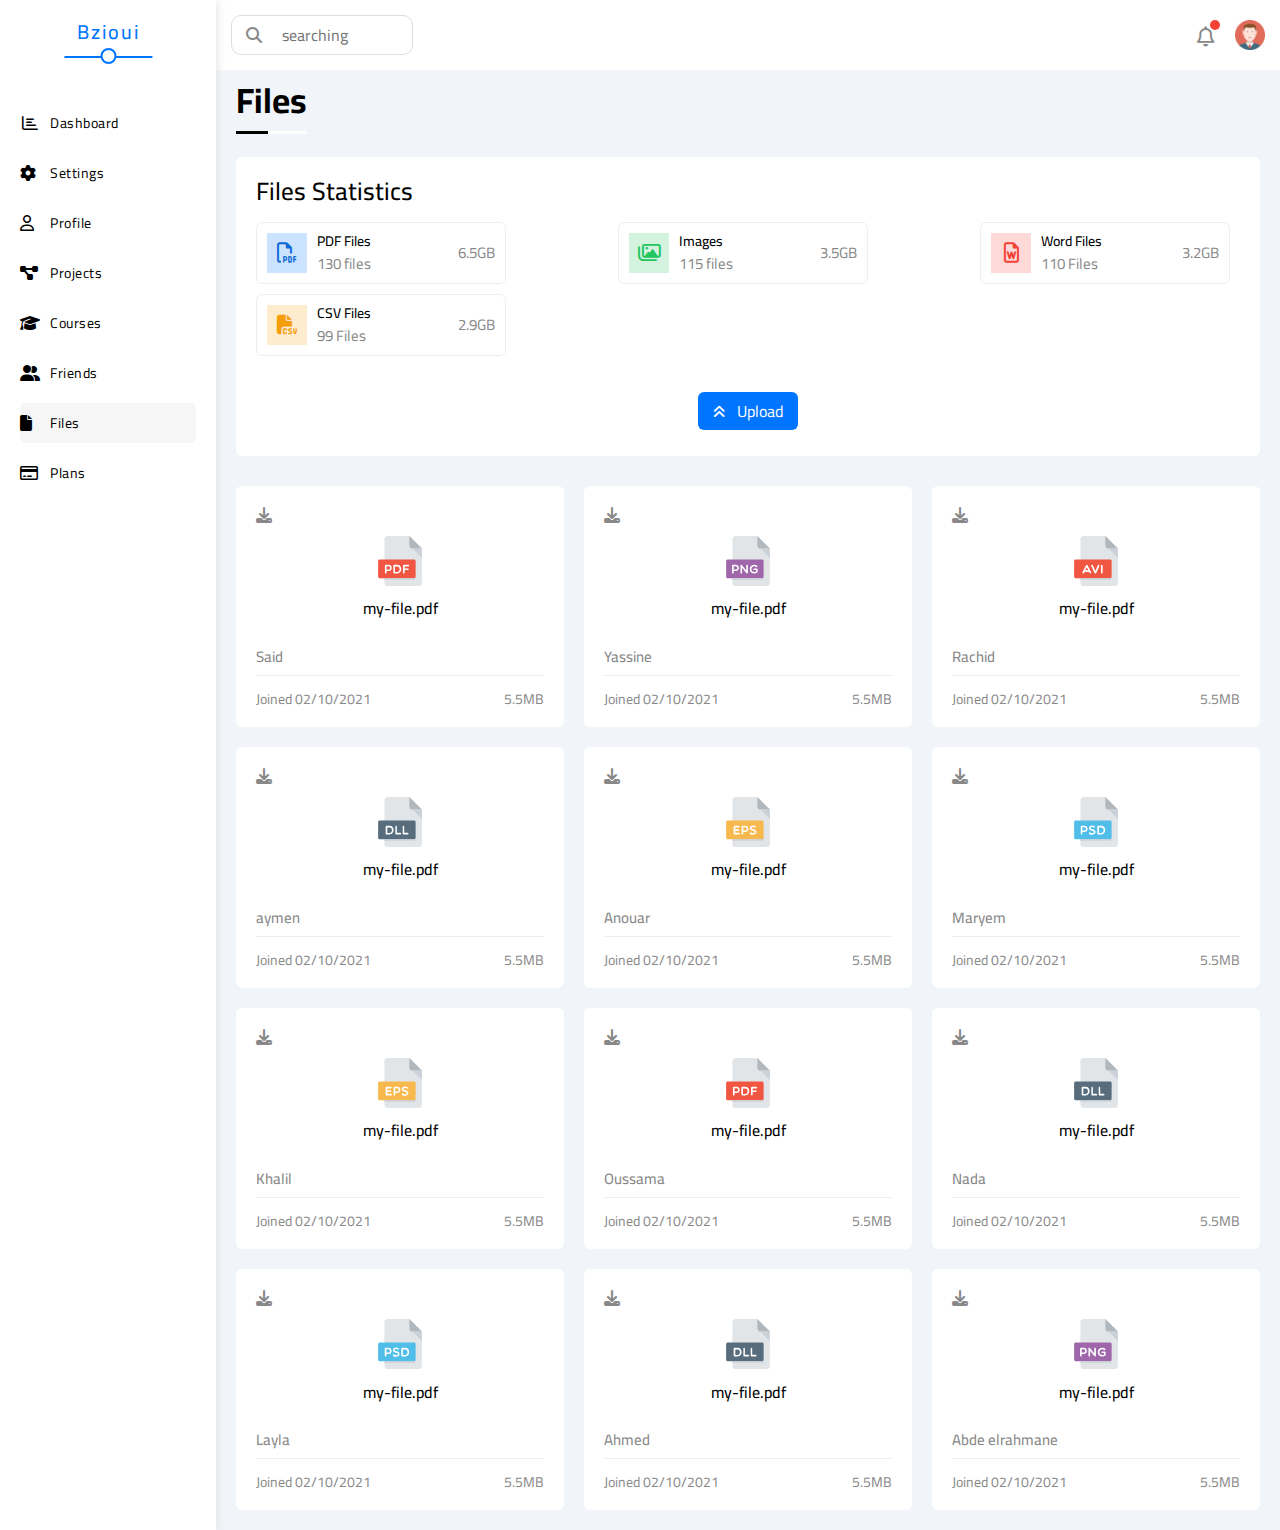
==== Files.html @ 833e9984 "'V1'" ====
<!DOCTYPE html>
<html lang="en">

<head>
    <meta charset="UTF-8">
    <meta name="viewport" content="width=device-width, initial-scale=1.0">
    <link rel="stylesheet" href="css/style.css">
    <link rel="stylesheet" href="css/normalize.css">
    <!-- Font Awesome -->
    <link rel="stylesheet" href="css/all.min.css" />
    <!-- Google Fonts -->
    <link rel="preconnect" href="https://fonts.googleapis.com" />
    <link rel="preconnect" href="https://fonts.gstatic.com" crossorigin />
    <link href="https://fonts.googleapis.com/css2?family=Cairo:wght@300;400;700&display=swap" rel="stylesheet" />
    <title>Files II</title>
</head>
<div class="pages">
    <div class="sidbar">
        <h1>Bzioui</h1>
        <ul>
            <li>
                <i class="fa-regular fa-chart-bar fa-fw"></i>
                <a href="dashboard.html"><span>Dashboard</span></a>
            </li>
            <li>
                <i class="fa-solid fa-gear"></i>
                <a href="settings.html"><span>Settings</span></a>
            </li>
            <li>
                <i class="fa-regular fa-user"></i>
                <a href="profile.html"><span>Profile</span></a>
            </li>
            <li>
                <i class="fa-solid fa-diagram-project"></i>
                <a href="projects.html"><span>Projects</span></a>
            </li>
            <li>
                <i class="fa-solid fa-graduation-cap"></i>
                <a href="courses.html"><span>Courses</span></a>
            </li>
            <li>
                <i class="fa-solid fa-user-group"></i>
                <a href="friend.html"><span>Friends</span></a>
            </li>
            <li class="active">
                <i class="fa-solid fa-file"></i>
                <a href="files.html"><span>Files</span></a>
            </li>
            <li>
                <i class="fa-regular fa-credit-card"></i>
                <a href="plans.html"><span>Plans</span></a>
            </li>
        </ul>
    </div>
    <div class="content">
        <div class="header">
            <i class="fa-solid fa-magnifying-glass">
                <div class="input">
                    <input type="search" placeholder="searching">
                </div>
            </i>

            <div class="header-left">
                <div class="berger-icon">
                    <span></span>
                    <span></span>
                    <span></span>
                    <ul>
                        <li>
                            <i class="fa-regular fa-chart-bar fa-fw"></i>
                            <a href="dashboard.html">Dashboard</a>
                        </li>
                        <li>
                            <i class="fa-solid fa-gear"></i>
                            <a href="settings.html">Settings</a>
                        </li>
                        <li>
                            <i class="fa-regular fa-user"></i>
                            <a href="profile.html">Profile</a>
                        </li>
                        <li>
                            <i class="fa-solid fa-diagram-project"></i>
                            <a href="projects.html">Projects</a>
                        </li>
                        <li>
                            <i class="fa-solid fa-graduation-cap"></i>
                            <a href="courses.html">Courses</a>
                        </li>
                        <li>
                            <i class="fa-solid fa-user-group"></i>
                            <a href="friend.html">Friends</a>
                        </li>
                        <li class="active">
                            <i class="fa-solid fa-file"></i>
                            <a href="files.html">Files</a>
                        </li>
                        <li>
                            <i class="fa-regular fa-credit-card"></i>
                            <a href="plans.html">Plans</a>
                        </li>
                    </ul>
                </div>
                <div class="serch-bar">
                    <i class="fa-solid fa-magnifying-glass"></i>
                    <input type="search" placeholder="searching">
                </div>

            </div>

            <div class="icons">
                <div class="notifi">
                    <i class="fa-regular fa-bell"></i>
                    <div class="notifi-bar">
                        <div class="main-head">Notification</div>
                        <div class="notifi-row" timing="Just Now">
                            <img src="imgs/team-01.png">
                            <div class="notifi-info">
                                <h3>Said Bzioui</h2>
                                    <p>react to your post</p>
                                    <h4>How To Make Your First...</h4>
                            </div>
                        </div>
                        <div class="notifi-row" timing="1day ago">
                            <img src="imgs/team-02.png">
                            <div class="notifi-info">
                                <h3>Imrane Onahi</h2>
                                    <p>react to your post</p>
                                    <h4>How To Make Your First...</h4>
                            </div>
                        </div>

                        <div class="notifi-row" timing="02 mins ago">
                            <img src="imgs/team-03.png">
                            <div class="notifi-info">
                                <h3>Nada Achaari</h3>
                                <p>react to your post</p>
                                <h4>How To Make Your First...</h4>
                            </div>
                        </div>

                        <div class="notifi-row" timing="2 Month ago">
                            <img src="imgs/team-04.png">
                            <div class="notifi-info">
                                <h3>Hanae Sghayr</h3>
                                <p>react to your post</p>
                                <h4>How To Make Your First...</h4>
                            </div>
                        </div>


                        <div class="notifi-row" timing="22 days ago">
                            <img src="imgs/team-05.png">
                            <div class="notifi-info">
                                <h3>ilyass Elmousaoui</h3>
                                <p>react to your post</p>
                                <h4>How To Make Your First...</h4>
                            </div>
                        </div>
                        <div class="btn">
                            <a href="#">View all</a>
                        </div>
                    </div>
                </div>
                <img src="imgs/avatar.png" width="50px" alt="">
            </div>
        </div>
        <div class="container">
            <h1>Files</h1>

            <div class="file-statics box">
                <h3 class="set-title">Files Statistics</h3>
                <div class="row-content">

                    <div class="file-row">
                        <div class="right-file-sec">
                            <i class="fa-regular fa-file-pdf fa-lg  blue"></i>
                            <div class="file-name">
                                <h4>PDF Files</h4>
                                <span>130 files</span>
                            </div>
                        </div>
                        <span>6.5GB</span>
                    </div>



                    <div class="file-row">
                        <div class="right-file-sec">
                            <i class="fa-regular fa-images fa-lg green "></i>
                            <div class="file-name">
                                <h4>Images</h4>
                                <span>115 files</span>
                            </div>
                        </div>
                        <span>3.5GB</span>
                    </div>


                    <div class="file-row">
                        <div class="right-file-sec">
                            <i class="fa-regular fa-file-word fa-lg red "></i>
                            <div class="file-name">
                                <h4>Word Files</h4>
                                <span>110 Files</span>
                            </div>
                        </div>
                        <span>3.2GB</span>
                    </div>


                    <div class="file-row">
                        <div class="right-file-sec">
                            <i class="fa-solid fa-file-csv fa-lg orange "></i>
                            <div class="file-name">
                                <h4>CSV Files</h4>
                                <span>99 Files</span>
                            </div>
                        </div>
                        <span>2.9GB</span>
                    </div>

                </div>
                <a href="#">
                    <div class="upload-btn">

                        <i class="fa-solid fa-angles-up"></i> Upload
                </a>
            </div>

        </div>
        <div class="file-grid">

            <!-- :::::::: box 1 ::::::::  -->

            <div class="files box">
                <div class="icon">
                    <i class="fa-solid fa-download"></i>
                </div>
                <div class="file-name">
                    <img src="imgs/pdf.svg" width="100px">
                    <h3>my-file.pdf</h3>
                </div>
                <div class="file-owner">
                    <h3>Said</h3>
                </div>
                <div class="file-info">
                    <span>Joined 02/10/2021</span>
                    <span>5.5MB</span>
                </div>
            </div>
            <!-- :::::::: box  2::::::::  -->
            <div class="files box">
                <div class="icon">
                    <i class="fa-solid fa-download"></i>
                </div>
                <div class="file-name">
                    <img src="imgs/png.svg" width="100px">
                    <h3>my-file.pdf</h3>
                </div>
                <div class="file-owner">
                    <h3>Yassine</h3>
                </div>
                <div class="file-info">
                    <span>Joined 02/10/2021</span>
                    <span>5.5MB</span>
                </div>
            </div>
            <!-- :::::::: box 3 ::::::::  -->
            <div class="files box">
                <div class="icon">
                    <i class="fa-solid fa-download"></i>
                </div>
                <div class="file-name">
                    <img src="imgs/avi.svg" width="100px">
                    <h3>my-file.pdf</h3>
                </div>
                <div class="file-owner">
                    <h3>Rachid</h3>
                </div>
                <div class="file-info">
                    <span>Joined 02/10/2021</span>
                    <span>5.5MB</span>
                </div>
            </div>
            <!-- :::::::: box 4 ::::::::  -->
            <div class="files box">
                <div class="icon">
                    <i class="fa-solid fa-download"></i>
                </div>
                <div class="file-name">
                    <img src="imgs/dll.svg" width="100px">
                    <h3>my-file.pdf</h3>
                </div>
                <div class="file-owner">
                    <h3>aymen</h3>
                </div>
                <div class="file-info">
                    <span>Joined 02/10/2021</span>
                    <span>5.5MB</span>
                </div>
            </div>
            <!-- :::::::: box 5 ::::::::  -->
            <div class="files box">
                <div class="icon">
                    <i class="fa-solid fa-download"></i>
                </div>
                <div class="file-name">
                    <img src="imgs/eps.svg" width="100px">
                    <h3>my-file.pdf</h3>
                </div>
                <div class="file-owner">
                    <h3>Anouar</h3>
                </div>
                <div class="file-info">
                    <span>Joined 02/10/2021</span>
                    <span>5.5MB</span>
                </div>
            </div>
            <!-- :::::::: box 6 ::::::::  -->
            <div class="files box">
                <div class="icon">
                    <i class="fa-solid fa-download"></i>
                </div>
                <div class="file-name">
                    <img src="imgs/psd.svg" width="100px">
                    <h3>my-file.pdf</h3>
                </div>
                <div class="file-owner">
                    <h3>Maryem</h3>
                </div>
                <div class="file-info">
                    <span>Joined 02/10/2021</span>
                    <span>5.5MB</span>
                </div>
            </div>
            <!-- :::::::: box 7 ::::::::  -->
            <div class="files box">
                <div class="icon">
                    <i class="fa-solid fa-download"></i>
                </div>
                <div class="file-name">
                    <img src="imgs/eps.svg" width="100px">
                    <h3>my-file.pdf</h3>
                </div>
                <div class="file-owner">
                    <h3>Khalil</h3>
                </div>
                <div class="file-info">
                    <span>Joined 02/10/2021</span>
                    <span>5.5MB</span>
                </div>
            </div>
            <!-- :::::::: box 8 ::::::::  -->
            <div class="files box">
                <div class="icon">
                    <i class="fa-solid fa-download"></i>
                </div>
                <div class="file-name">
                    <img src="imgs/pdf.svg" width="100px">
                    <h3>my-file.pdf</h3>
                </div>
                <div class="file-owner">
                    <h3>Oussama</h3>
                </div>
                <div class="file-info">
                    <span>Joined 02/10/2021</span>
                    <span>5.5MB</span>
                </div>
            </div>
            <!-- :::::::: box 9 ::::::::  -->
            <div class="files box">
                <div class="icon">
                    <i class="fa-solid fa-download"></i>
                </div>
                <div class="file-name">
                    <img src="imgs/dll.svg" width="100px">
                    <h3>my-file.pdf</h3>
                </div>
                <div class="file-owner">
                    <h3>Nada</h3>
                </div>
                <div class="file-info">
                    <span>Joined 02/10/2021</span>
                    <span>5.5MB</span>
                </div>
            </div>
            <!-- :::::::: box 10::::::::  -->
            <div class="files box">
                <div class="icon">
                    <i class="fa-solid fa-download"></i>
                </div>
                <div class="file-name">
                    <img src="imgs/psd.svg" width="100px">
                    <h3>my-file.pdf</h3>
                </div>
                <div class="file-owner">
                    <h3>Layla</h3>
                </div>
                <div class="file-info">
                    <span>Joined 02/10/2021</span>
                    <span>5.5MB</span>
                </div>
            </div>
            <!-- :::::::: box 11 ::::::::  -->
            <div class="files box">
                <div class="icon">
                    <i class="fa-solid fa-download"></i>
                </div>
                <div class="file-name">
                    <img src="imgs/dll.svg" width="100px">
                    <h3>my-file.pdf</h3>
                </div>
                <div class="file-owner">
                    <h3>Ahmed</h3>
                </div>
                <div class="file-info">
                    <span>Joined 02/10/2021</span>
                    <span>5.5MB</span>
                </div>
            </div>
            <!-- :::::::: box 12 ::::::::  -->
            <div class="files box">
                <div class="icon">
                    <i class="fa-solid fa-download"></i>
                </div>
                <div class="file-name">
                    <img src="imgs/png.svg" width="100px">
                    <h3>my-file.pdf</h3>
                </div>
                <div class="file-owner">
                    <h3>Abde elrahmane</h3>
                </div>
                <div class="file-info">
                    <span>Joined 02/10/2021</span>
                    <span>5.5MB</span>
                </div>
            </div>







        </div>

        <body>
            <script src="./app.js"></script>
        </body>

</html>
---- css/style.css ----
/* start global reuls  */

:root {
  --blue-color: #0075ff;
  --blue-alt-color: #0d69d5;
  --orange-color: #f59e0b;
  --green-color: #22c55e;
  --red-color: #f44336;
  --grey-color: #888;
}

* {
  box-sizing: border-box;
  margin: 0;
  padding: 0;
}

body {
  font-family: "Cairo", sans-serif;
  scroll-behavior: smooth;
}

.container {
  padding-left: 20px;
  padding-right: 20px;
}

::-webkit-scrollbar {
  width: 15px;
}

::-webkit-scrollbar-track {
  background-color: white;
}

::-webkit-scrollbar-thumb {
  background-color: var(--blue-color);
}

::-webkit-scrollbar-thumb:hover {
  background-color: var(--blue-alt-color);
}

.c-blue {
  color: var(--blue-color);
}

.c-orange {
  color: var(--orange-color);
}

.c-red {
  color: var(--red-color);
}

.c-green {
  color: var(--green-color);
}

.bg-blue {
  background-color: var(--blue-color);
}

.bg-orange {
  background-color: var(--orange-color);
}

.bg-red {
  background-color: var(--red-color);
}

.bg-green {
  background-color: var(--green-color);
}

ul {
  list-style: none;
}

a {
  text-decoration: none;
}

.dach-title {
  font-size: 25px;
  font-weight: 500;
  margin: 0;
  margin-bottom: 40px;
  transition: 0.3s;
  -webkit-transition: 0.3s;
  -moz-transition: 0.3s;
  -ms-transition: 0.3s;
  -o-transition: 0.3s;
}

.dach-title:hover {
  color: var(--blue-color);
}

.set-title {
  font-size: 25px;
  font-weight: 500;
  margin: 0;
  margin-bottom: 16px;
  transition: 0.3s;
  -webkit-transition: 0.3s;
  -moz-transition: 0.3s;
  -ms-transition: 0.3s;
  -o-transition: 0.3s;
}

.set-title:hover {
  color: var(--blue-color);
}

.check-input {
  -webkit-appearance: none;
  appearance: none;
}

.on-off {
  background-color: #ccc;
  cursor: pointer;
  width: 80px;
  height: 25px;
  border-radius: 16px;
  -webkit-border-radius: 16px;
  -moz-border-radius: 16px;
  -ms-border-radius: 16px;
  -o-border-radius: 16px;
  position: relative;
  transition: 0.3s;
  -webkit-transition: 0.3s;
  -moz-transition: 0.3s;
  -ms-transition: 0.3s;
  -o-transition: 0.3s;
}

.on-off::before {
  font-family: var(--fa-style-family-classic);
  content: "\f00d";
  font-weight: 900;
  font-size: 14px;
  background-color: white;
  width: 19px;
  height: 19px;
  position: absolute;
  border-radius: 50%;
  top: 3px;
  left: 4px;
  display: flex;
  justify-content: center;
  align-items: center;
  color: #aaa;
  transition: 0.3s;
}

.check-input:checked+.on-off {
  background-color: var(--blue-color);
}

.check-input:checked+.on-off::before {
  content: "\f00c";
  left: 55px;
  color: var(--blue-color);
}

/* dark mood */

/* -------------- */
.box {
  background-color: white;
  overflow: hidden;
  /* padding: 20px; */
  border-radius: 6px;
  -webkit-border-radius: 6px;
  -moz-border-radius: 6px;
  -ms-border-radius: 6px;
  -o-border-radius: 6px;
}

/* end global reuls  */
/* start pagesboard  */
.pages {
  display: flex;
}

.pages .sidbar {
  padding: 20px;
  background-color: white;
  box-shadow: 0 0 10px #ddd;
  min-width: 216px;
  min-height: 100vh;
  position: relative;
}

.pages .sidbar h1 {
  width: fit-content;
  font-size: 20px;
  letter-spacing: 2px;
  font-weight: 500;
  color: var(--blue-color);
  margin-top: 0;
  margin-bottom: 60px;
  position: relative;
  left: 50%;
  transform: translateX(-50%);
  -webkit-transform: translateX(-50%);
  -moz-transform: translateX(-50%);
  -ms-transform: translateX(-50%);
  -o-transform: translateX(-50%);
}

.pages .sidbar h1::before {
  content: "";
  position: absolute;
  width: 140%;
  height: 2px;
  background-color: var(--blue-color);
  bottom: -15px;
  left: 50%;
  transform: translateX(-50%);
  -webkit-transform: translateX(-50%);
  -moz-transform: translateX(-50%);
  -ms-transform: translateX(-50%);
  -o-transform: translateX(-50%);
}

.pages .sidbar h1::after {
  content: "";
  position: absolute;
  width: 12px;
  height: 12px;
  background-color: white;
  border-radius: 50%;
  border: 2px solid var(--blue-color);
  bottom: -21px;
  left: 50%;
  transform: translateX(-50%);
  -webkit-transform: translateX(-50%);
  -moz-transform: translateX(-50%);
  -ms-transform: translateX(-50%);
  -o-transform: translateX(-50%);
  -webkit-border-radius: 50%;
  -moz-border-radius: 50%;
  -ms-border-radius: 50%;
  -o-border-radius: 50%;
}

.pages .sidbar ul {
  margin-top: 40px;
}

.pages .sidbar ul li {
  margin-top: 10px;
  height: 40px;
  position: relative;
  display: flex;
  align-items: center;
  border-radius: 6px;
  -webkit-border-radius: 6px;
  -moz-border-radius: 6px;
  -ms-border-radius: 6px;
  -o-border-radius: 6px;
  transition: 0.3s;
  -webkit-transition: 0.3s;
  -moz-transition: 0.3s;
  -ms-transition: 0.3s;
  -o-transition: 0.3s;
}

.pages .sidbar ul li a {
  padding: 10px;
  width: 100%;
  height: 100%;
}

.pages .sidbar ul li:hover {
  background-color: #f6f6f6;
  padding-left: 15px;
}

.pages .sidbar ul .active {
  background-color: #f6f6f6;
}

.pages .sidbar ul li i {
  width: 20px;
  position: absolute;
}

.pages .sidbar ul li a span {
  margin-left: 20px;
  letter-spacing: 0.5px;
  font-size: 14px;
  color: black;
}

.pages .content {
  width: 100%;
}

.pages .content .header {
  display: flex;
  margin: 15px;
  justify-content: space-between;
  background-color: white;
  position: relative;
}

.pages .content .header>i {
  display: none;
  position: absolute;
  color: var(--grey-color);
  top: 5px;
  left: 45px;
  font-size: 22px;
}

.pages .content .header>i:hover .input {
  display: block;
}

.pages .content .header .input {
  transition: 0.3s;
  display: none;
  position: absolute;
  top: 42px;
  background-color: white;
  width: 380px;
  text-align: center;
  padding: 15px 0;
  z-index: 4;
  left: 148px;
  transform: translateX(-50%);
  -webkit-transform: translateX(-50%);
  -moz-transform: translateX(-50%);
  -ms-transform: translateX(-50%);
  -o-transform: translateX(-50%);
  border-radius: 6px;
  -webkit-border-radius: 6px;
  -moz-border-radius: 6px;
  -ms-border-radius: 6px;
  -o-border-radius: 6px;
  -webkit-transition: 0.3s;
  -moz-transition: 0.3s;
  -ms-transition: 0.3s;
  -o-transition: 0.3s;
}

.pages .content .header .input input {
  padding: 10px 20px;
  outline: none;
  border: 1px solid var(--grey-color);
  width: 40%;
  border-radius: 10px;
  -webkit-border-radius: 10px;
  -moz-border-radius: 10px;
  -ms-border-radius: 10px;
  -o-border-radius: 10px;
  font-size: 19px;
  font-family: Arial, Helvetica, sans-serif;
  transition: 0.3s;
  -webkit-transition: 0.3s;
  -moz-transition: 0.3s;
  -ms-transition: 0.3s;
  -o-transition: 0.3s;
}

.pages .content .header .input input:focus {
  width: 60%;
}

.pages .content .header .input input:focus::placeholder {
  opacity: 0;
}

.pages .content .header .input input::placeholder {
  font-size: 19px;
  font-family: Arial, Helvetica, sans-serif;
}

.pages .content .header .header-left {
  display: flex;
  align-items: center;
}

.pages .content .header .icons {
  display: flex;
  align-items: center;
}

.pages .content .header .icons .notifi {
  position: relative;
  margin-right: 20px;

}

.pages .content .header .icons .notifi i {
  transition: .4s;
  -webkit-transition: .4s;
  -moz-transition: .4s;
  -ms-transition: .4s;
  -o-transition: .4s;
}

.pages .content .header .icons .notifi:hover i {
  font-size: 25px;
}

.pages .content .header .icons .notifi:hover ul {
  display: block;
  animation: up 0.1s linear forwards;
  -webkit-animation: up 0.1s linear forwards;
}

@keyframes up {
  100% {
    top: 45px;
  }
}

.pages .content .header .icons .notifi i {
  font-size: 20px;
  color: var(--grey-color);
  margin-top: 4px;
}

.pages .content .header .icons .notifi::before {
  content: "";
  width: 10px;
  height: 10px;
  background-color: var(--red-color);
  position: absolute;
  border-radius: 50%;
  -webkit-border-radius: 50%;
  -moz-border-radius: 50%;
  -ms-border-radius: 50%;
  -o-border-radius: 50%;
  right: -5px;
  top: -3px;
}

.pages .content .header .icons .notifi .notifi-bar.show {
  display: block;
}

.pages .content .header .icons .notifi .notifi-bar {
  display: none;
  background-color: white;
  position: absolute;
  right: -49px;
  top: 49px;
  width: 376px;
  box-shadow: 0 0 20px #ccc;
  z-index: 4;
  border-radius: 10px;
  -webkit-border-radius: 10px;
  -moz-border-radius: 10px;
  -ms-border-radius: 10px;
  -o-border-radius: 10px;
  transition: 0.3s;
  -webkit-transition: 0.3s;
  -moz-transition: 0.3s;
  -ms-transition: 0.3s;
  -o-transition: 0.3s;
}

.pages .content .header .icons .notifi .notifi-bar .btn {
  padding: 10px;
  text-align: center;
  border-radius: 6px;
  -webkit-border-radius: 6px;
  -moz-border-radius: 6px;
  -ms-border-radius: 6px;
  -o-border-radius: 6px;
  transition: 0.3s;
  -webkit-transition: 0.3s;
  -moz-transition: 0.3s;
  -ms-transition: 0.3s;
  -o-transition: 0.3s;
}

.pages .content .header .icons .notifi .notifi-bar .btn:hover {
  background-color: var(--blue-color);
}

.pages .content .header .icons .notifi .notifi-bar .btn:hover a {
  color: white;
}

.pages .content .header .icons .notifi .notifi-bar .btn a {
  color: var(--blue-color);
  font-size: 15px;
  font-weight: 600;
}

.pages .content .header .icons .notifi .notifi-bar::before {
  position: absolute;
  content: "";
  border-top: 10px solid transparent;
  border-right: 10px solid transparent;
  border-bottom: 15px solid white;
  border-left: 10px solid transparent;
  right: 48px;
  top: -25px;
}

.pages .content .header .icons .notifi .notifi-bar .main-head {
  text-align: center;
  padding: 20px;
  font-size: 25px;
  font-weight: 500;
}

.pages .content .header .icons .notifi .notifi-bar .notifi-row {
  cursor: pointer;
  display: flex;
  align-items: center;
  padding: 15px;
  border-top: 1px solid #e4e1e1af;
  position: relative;
}

.pages .content .header .icons .notifi .notifi-bar .notifi-row:not(:is(:nth-child(4), :nth-child(5))) {
  background-color: rgba(241, 245, 249, 0.609);
  border-left: 3px solid var(--blue-color);
}

.pages .content .header .icons .notifi .notifi-bar .notifi-row::after {
  position: absolute;
  content: attr(timing);
  right: 10px;
  top: 20px;
  font-size: 11px;
  color: var(--grey-color);
}

.pages .content .header .icons .notifi .notifi-bar .notifi-row img {
  margin-right: 15px;
  border-radius: 50%;
  -webkit-border-radius: 50%;
  -moz-border-radius: 50%;
  -ms-border-radius: 50%;
  -o-border-radius: 50%;
}

.pages .content .header .icons .notifi .notifi-bar .notifi-row h3 {
  font-size: 14px;
  font-weight: 600;
}

.pages .content .header .icons .notifi .notifi-bar .notifi-row p {
  font-size: 13px;
  color: var(--grey-color);
  margin: 4px 0;
}

.pages .content .header .icons .notifi .notifi-bar .notifi-row h4 {
  font-size: 13px;
  font-weight: 500;
  color: #888;
  padding: 2px;
  padding-left: 6px;
  margin-top: 5px;
  border-left: 2px solid var(--blue-color);
}

.pages .content .header .icons img {
  max-width: 30px;
}

.pages .content .header .berger-icon {
  display: flex;
  flex-direction: column;
  margin-right: 15px;
  display: none;
  margin-top: 6px;
  position: relative;
}

.pages .content .header .berger-icon:hover ul {
  display: block;
}

.pages .content .header .berger-icon span {
  height: 2px;
  width: 20px;
  background-color: var(--grey-color);
  margin-bottom: 6px;
}

.pages .content .header .berger-icon ul {
  position: absolute;
  background-color: white;
  width: 200px;
  height: fit-content;
  padding: 10px;
  z-index: 3;
  top: 40px;
  left: -8px;
  box-shadow: 0 0 10px #ddd;
  display: none;
  transition: 0.3s;
  -webkit-transition: 0.3s;
  -moz-transition: 0.3s;
  -ms-transition: 0.3s;
  -o-transition: 0.3s;
}

.pages .content .header .berger-icon ul::before {
  position: absolute;
  content: "";
  border-top: 10px solid transparent;
  border-right: 10px solid transparent;
  border-bottom: 10px solid white;
  border-left: 10px solid transparent;
  z-index: 3;
  top: -20px;
  left: 10px;
}

.pages .content .header .berger-icon ul li {
  margin-top: 10px;
  height: 40px;
  position: relative;
  display: flex;
  align-items: center;
  border-radius: 6px;
  -webkit-border-radius: 6px;
  -moz-border-radius: 6px;
  -ms-border-radius: 6px;
  -o-border-radius: 6px;
  transition: 0.3s;
  -webkit-transition: 0.3s;
  -moz-transition: 0.3s;
  -ms-transition: 0.3s;
  -o-transition: 0.3s;
}

.pages .content .header .berger-icon ul li:hover {
  background-color: #eee;
  padding-left: 15px;
}

.pages .content .header .berger-icon ul li i {
  width: 20px;
  position: absolute;
}

.pages .content .header .berger-icon>ul li>a {
  margin-left: 25px;
  font-size: 14px;
  color: black;
  padding: 10px;
  width: 100%;
  height: 100%;
}

.pages .content .header .serch-bar {
  position: relative;
  border: 1px solid #ddd;
  border-radius: 10px;
  -webkit-border-radius: 10px;
  -moz-border-radius: 10px;
  -ms-border-radius: 10px;
  -o-border-radius: 10px;
}

.pages .content .header .serch-bar i {
  position: absolute;
  z-index: 2;
  top: 50%;
  left: 14px;
  color: var(--grey-color);
  transform: translateY(-50%);
  -webkit-transform: translateY(-50%);
  -moz-transform: translateY(-50%);
  -ms-transform: translateY(-50%);
  -o-transform: translateY(-50%);
}

.pages .content .header .serch-bar input {
  outline: none;
  border-style: none;
  padding: 10px;
  padding-left: 50px;
  width: 180px;
  background-color: transparent;
  transition: 0.3s;
  -webkit-transition: 0.3s;
  -moz-transition: 0.3s;
  -ms-transition: 0.3s;
  -o-transition: 0.3s;
}

.pages .content .header .serch-bar input:focus::placeholder {
  opacity: 0;
  transition: 0.3s;
  -webkit-transition: 0.3s;
  -moz-transition: 0.3s;
  -ms-transition: 0.3s;
  -o-transition: 0.3s;
}

.pages .content .header .serch-bar input:focus {
  width: 220px;
}

@media (max-width: 768px) {
  .pages .sidbar {
    padding: 15px;
    min-width: 60px;
    display: none;
  }

  .pages .sidbar>span {
    display: block;
  }

  .pages .sidbar h1 {
    display: none;
  }

  .pages .sidbar h1::before,
  .pages .sidbar h1::after {
    display: none;
  }

  .pages .sidbar ul li a span {
    display: none;
    margin-left: 0;
  }

  .pages .content .header .berger-icon {
    display: flex;
  }

  .pages .content .header .serch-bar input {
    display: none;
  }

  .pages .content .header .serch-bar i {
    display: none;
  }

  .pages .content .header>i {
    display: block;
  }
}

.content {
  overflow: hidden;
}

.content .container {
  background-color: #f1f5f9;
  min-height: 100vh;
  width: 100%;
  padding-bottom: 20px;
}

.content .container>h1 {
  width: fit-content;
  margin-top: 0;
  padding-top: 10px;
  padding-bottom: 10px;
  font-size: 35px;
  position: relative;
  border-bottom: 3px solid white;
}

.content .container>h1::before {
  content: "";
  position: absolute;
  background-color: black;
  height: 3px;
  width: 45%;
  bottom: -3px;
}

.content .container .grid-box {
  display: grid;
  grid-template-columns: repeat(auto-fill, minmax(420px, 1fr));
  gap: 20px;
  margin-top: 30px;
}

.content .container .grid-box .welcome .box-hed {
  position: relative;
  padding: 20px;
  width: 100%;
  display: flex;
  justify-content: space-between;
  background-color: #eee;
  margin-bottom: 80px;
}

.content .container .grid-box .welcome .box-hed .title h3 {
  width: fit-content;
  font-size: 27px;
  font-weight: 600;
  color: #191919;
}

.content .container .grid-box .welcome .box-hed .title p {
  width: fit-content;
  font-size: 18px;
  margin-top: 10px;
  color: var(--grey-color);
}

.content .container .grid-box .welcome .box-hed .welcome-png {
  width: 200px;
  max-width: 100%;
}

.content .container .grid-box .welcome .box-hed .avatar {
  position: absolute;
  width: 70px;
  top: 115px;
  left: 4%;
  border: 4px solid white;
  border-radius: 50%;
  -webkit-border-radius: 50%;
  -moz-border-radius: 50%;
  -ms-border-radius: 50%;
  -o-border-radius: 50%;
}

.content .container .grid-box .welcome .s-info {
  width: 100%;
  display: flex;
  align-items: center;
  justify-content: space-around;
  padding: 20px;
  border-top: 1px solid #eee;
  border-bottom: 1px solid #eee;
}

.content .container .grid-box .welcome .s-info .name {
  text-align: center;
}

.content .container .grid-box .welcome .s-info .name h3 {
  margin-bottom: 10px;
  font-size: 20px;
  font-weight: 400;
}

.content .container .grid-box .welcome .s-info .name p {
  font-size: 17px;
  color: #888;
}

.content .container .grid-box .welcome .Btn {
  position: relative;
  width: 100%;
  height: 72px;
  display: flex;
  align-items: flex-end;
  justify-content: flex-end;
  padding: 0 10px;
}

.content .container .grid-box .welcome .Btn button {
  padding: 5px 15px;
  border-style: none;
  background-color: var(--blue-color);
  border-radius: 6px;
  -webkit-border-radius: 6px;
  -moz-border-radius: 6px;
  -ms-border-radius: 6px;
  -o-border-radius: 6px;
}

.content .container .grid-box .welcome .Btn button:hover {
  background-color: var(--blue-alt-color);
}

.content .container .grid-box .welcome .Btn button a {
  color: white;
}

@media (max-width: 768px) {
  .content .container .grid-box {
    grid-template-columns: minmax(200px, 1fr);
    gap: 10px;
    margin-top: 15px;
  }

  .content .container .grid-box .welcome .box-hed .welcome-png {
    display: none;
  }

  .content .container .grid-box .welcome .box-hed .avatar {
    top: 99%;
    left: 70%;
    transform: translate(-50%, -50%);
  }

  .content .container .grid-box .welcome .s-info .name h3 {
    font-size: 14px;
  }

  .content .container .grid-box .welcome .s-info .name p {
    font-size: 10px;
  }
}

/* ::::::: box 2 :::::  */
.content .container .grid-box .draft {
  display: flex;
  flex-direction: column;
  padding: 20px;
}

.content .container .grid-box .draft p {
  font-size: 16px;
  margin-bottom: 20px;
  color: var(--grey-color);
}

.content .container .grid-box .draft input[type="text"] {
  outline: none;
  height: 40px;
  margin-bottom: 20px;
  padding: 15px 10px;
  background-color: #eee;
  border-style: none;
  border-radius: 6px;
  -webkit-border-radius: 6px;
  -moz-border-radius: 6px;
  -ms-border-radius: 6px;
  -o-border-radius: 6px;
}

.content .container .grid-box .draft textarea {
  resize: none;
  outline: none;
  max-height: 150px;
  max-width: 100%;
  margin-bottom: 35px;
  padding: 15px 10px;
  background-color: #eee;
  border-style: none;
  border-radius: 6px;
  -webkit-border-radius: 6px;
  -moz-border-radius: 6px;
  -ms-border-radius: 6px;
  -o-border-radius: 6px;
}

.content .container .grid-box .draft .Btn {
  position: relative;
  width: 100%;
  height: 52px;
  display: flex;
  align-items: flex-end;
  justify-content: flex-end;
  padding: 0 10px;
}

.content .container .grid-box .draft .Btn button {
  padding: 5px 15px;
  border-style: none;
  background-color: var(--blue-color);
  border-radius: 6px;
  -webkit-border-radius: 6px;
  -moz-border-radius: 6px;
  -ms-border-radius: 6px;
  -o-border-radius: 6px;
}

.content .container .grid-box .draft .Btn button:hover {
  background-color: var(--blue-alt-color);
}

.content .container .grid-box .draft .Btn button a {
  color: white;
}

/* ::::::::: box 3 :::::::::::: */
.content .container .grid-box .targets {
  padding: 20px;
}

.content .container .grid-box .targets p {
  font-size: 16px;
  margin-bottom: 20px;
  color: var(--grey-color);
}

/* ::::::::::::: MONEY :::::::::::::::: */
.content .container .grid-box .targets .money {
  display: flex;
  align-items: center;
  margin-bottom: 20px;
}

.content .container .grid-box .targets .money .icon {
  background-color: #cce3ff;
  width: 80px;
  height: 80px;
  display: flex;
  align-items: center;
  justify-content: center;
}

.content .container .grid-box .targets .money .icon i {
  color: var(--blue-color);
}

.content .container .grid-box .targets .money .target {
  flex: 1;
  margin-left: 20px;
}

.content .container .grid-box .targets .money h4 {
  margin-bottom: 10px;
  margin-top: 10px;
  color: var(--grey-color);
  font-size: 16px;
  font-weight: 400;
}

.content .container .grid-box .targets .money h1 {
  margin: 0;
  font-size: 16px;
}

.content .container .grid-box .targets .money .progress {
  background-color: #cce3ff;
  width: 95%;
  height: 4px;
  margin-top: 10px;
  position: relative;
}

.content .container .grid-box .targets .money .progress>span {
  position: absolute;
  left: 0;
  top: 0;
  height: 100%;
  background-color: var(--blue-color);
}

.content .container .grid-box .targets .money .progress>span span {
  position: absolute;
  right: -16px;
  bottom: 20px;
  padding: 4px;
  background-color: var(--blue-color);
  color: white;
  font-size: 14px;
  border-radius: 6px;
  -webkit-border-radius: 6px;
  -moz-border-radius: 6px;
  -ms-border-radius: 6px;
  -o-border-radius: 6px;
}

.content .container .grid-box .targets .money .progress>span span::before {
  position: absolute;
  content: "";
  border-color: transparent;
  border-style: solid;
  border-width: 8px;
  border-top-color: var(--blue-color);
  bottom: -15px;
  left: 50%;
  transform: translateX(-50%);
  -webkit-transform: translateX(-50%);
  -moz-transform: translateX(-50%);
  -ms-transform: translateX(-50%);
  -o-transform: translateX(-50%);
}

/* ::::::::::::: Projects :::::::::::::::: */
.content .container .grid-box .targets .projects {
  display: flex;
  align-items: center;
  margin-bottom: 20px;
}

.content .container .grid-box .targets .projects .icon {
  background-color: #fdecce;
  width: 80px;
  height: 80px;
  display: flex;
  align-items: center;
  justify-content: center;
}

.content .container .grid-box .targets .projects .icon i {
  color: var(--orange-color);
}

.content .container .grid-box .targets .projects .target {
  flex: 1;
  margin-left: 20px;
}

.content .container .grid-box .targets .projects h4 {
  margin-bottom: 10px;
  margin-top: 10px;
  color: var(--grey-color);
  font-size: 16px;
  font-weight: 400;
}

.content .container .grid-box .targets .projects h1 {
  margin: 0;
  font-size: 16px;
}

.content .container .grid-box .targets .projects .progress {
  background-color: #fdecce;
  width: 95%;
  height: 4px;
  margin-top: 10px;
  position: relative;
}

.content .container .grid-box .targets .projects .progress>span {
  position: absolute;
  left: 0;
  top: 0;
  height: 100%;
  background-color: var(--orange-color);
}

.content .container .grid-box .targets .projects .progress>span span {
  position: absolute;
  right: -16px;
  bottom: 20px;
  padding: 4px;
  background-color: var(--orange-color);
  color: white;
  font-size: 14px;
  border-radius: 6px;
  -webkit-border-radius: 6px;
  -moz-border-radius: 6px;
  -ms-border-radius: 6px;
  -o-border-radius: 6px;
}

.content .container .grid-box .targets .projects .progress>span span::before {
  position: absolute;
  content: "";
  border-color: transparent;
  border-style: solid;
  border-width: 8px;
  border-top-color: var(--orange-color);
  bottom: -15px;
  left: 50%;
  transform: translateX(-50%);
  -webkit-transform: translateX(-50%);
  -moz-transform: translateX(-50%);
  -ms-transform: translateX(-50%);
  -o-transform: translateX(-50%);
}

/* ::::::::::::: Team :::::::::::::::: */
.content .container .grid-box .targets .team {
  display: flex;
  align-items: center;
  margin-bottom: 20px;
}

.content .container .grid-box .targets .team .icon {
  background-color: #d3f3df;
  width: 80px;
  height: 80px;
  display: flex;
  align-items: center;
  justify-content: center;
}

.content .container .grid-box .targets .team .icon i {
  color: var(--green-color);
}

.content .container .grid-box .targets .team .target {
  flex: 1;
  margin-left: 20px;
}

.content .container .grid-box .targets .team h4 {
  margin-bottom: 10px;
  margin-top: 10px;
  color: var(--grey-color);
  font-size: 16px;
  font-weight: 400;
}

.content .container .grid-box .targets .team h1 {
  margin: 0;
  font-size: 16px;
}

.content .container .grid-box .targets .team .progress {
  background-color: #d3f3df;
  width: 95%;
  height: 4px;
  margin-top: 10px;
  position: relative;
}

.content .container .grid-box .targets .team .progress>span {
  position: absolute;
  left: 0;
  top: 0;
  height: 100%;
  background-color: var(--green-color);
}

.content .container .grid-box .targets .team .progress>span span {
  position: absolute;
  right: -16px;
  bottom: 20px;
  padding: 4px;
  background-color: var(--green-color);
  color: white;
  font-size: 14px;
  border-radius: 6px;
  -webkit-border-radius: 6px;
  -moz-border-radius: 6px;
  -ms-border-radius: 6px;
  -o-border-radius: 6px;
}

.content .container .grid-box .targets .team .progress>span span::before {
  position: absolute;
  content: "";
  border-color: transparent;
  border-style: solid;
  border-width: 8px;
  border-top-color: var(--green-color);
  bottom: -15px;
  left: 50%;
  transform: translateX(-50%);
  -webkit-transform: translateX(-50%);
  -moz-transform: translateX(-50%);
  -ms-transform: translateX(-50%);
  -o-transform: translateX(-50%);
}

/* end targets  */

/* sart tickets  */

.content .container .grid-box .tickets {
  padding: 20px;
}

.content .container .grid-box .tickets p {
  font-size: 16px;
  margin-bottom: 20px;
  color: var(--grey-color);
}

.content .container .grid-box .tickets .details {
  display: flex;
  align-items: center;
  flex-wrap: wrap;
  gap: 20px;
}

.content .container .grid-box .tickets .details .info {
  border: 1px solid #ccc;
  text-align: center;
  padding: 10px 70px;
  flex: 1;
  border-radius: 6px;
  -webkit-border-radius: 6px;
  -moz-border-radius: 6px;
  -ms-border-radius: 6px;
  -o-border-radius: 6px;
}

.content .container .grid-box .tickets .details .info i {
  font-size: 27px;
  margin-top: 10px;
}

.content .container .grid-box .tickets .details .info h1 {
  font-size: 26px;
  margin: 10px 0;
}

.content .container .grid-box .tickets .details .info h4 {
  font-size: 17px;
  font-weight: 400;
  color: var(--grey-color);
  margin-bottom: 10px;
}

.content .container .grid-box .tickets .details .box-1 i {
  color: var(--orange-color);
}

.content .container .grid-box .tickets .details .box-2 i {
  color: var(--blue-color);
}

.content .container .grid-box .tickets .details .box-3 i {
  color: var(--green-color);
}

.content .container .grid-box .tickets .details .box-4 i {
  color: var(--red-color);
}

/* End tickets */
/* satrt news  */
.content .container .grid-box .news {
  padding: 20px;
}

.content .container .grid-box .news .news-rows {
  display: flex;
  align-items: center;
  justify-content: space-between;
}

.content .container .grid-box .news .news-rows .right-side {
  display: flex;
  align-items: center;
}

@media (max-width: 768px) {

  .content .container .grid-box .news .news-rows,
  .content .container .grid-box .news .news-rows .right-side {
    flex-direction: column;
  }
}

.content .container .grid-box .news .news-rows:not(:last-child) {
  margin-bottom: 20px;
  padding-bottom: 20px;
  border-bottom: 1px solid #eee;
}

.content .container .grid-box .news .news-rows img {
  width: 100px;
  margin-right: 20px;
  border-radius: 6px;
  -webkit-border-radius: 6px;
  -moz-border-radius: 6px;
  -ms-border-radius: 6px;
  -o-border-radius: 6px;
}

@media (max-width: 768px) {
  .content .container .grid-box .news .news-rows img {
    margin-right: 0;
  }
}

.content .container .grid-box .news .news-rows .news-info {
  width: fit-content;
  flex: 1;
}

@media (max-width: 768px) {
  .content .container .grid-box .news .news-rows .news-info {
    margin: 22px 0;
    text-align: center;
  }
}

.content .container .grid-box .news .news-rows .news-info h2 {
  font-size: 17px;
  margin-bottom: 10px;
  font-weight: 600;
}

.content .container .grid-box .news .news-rows .news-info p {
  font-size: 15px;
  color: #888;
}

.content .container .grid-box .news .news-rows>p {
  background-color: #eee;
  padding: 5px 10px;
  border-radius: 6px;
  align-content: flex-end;
  -webkit-border-radius: 6px;
  -moz-border-radius: 6px;
  -ms-border-radius: 6px;
  -o-border-radius: 6px;
  font-size: 14px;
}

/* End news  */
/* Start tascks  */
.content .container .grid-box .tascks {
  padding: 20px;
}

.content .container .grid-box .tascks .tascks-rows {
  display: flex;
  align-items: center;
  justify-content: space-between;
}

.content .container .grid-box .tascks .tascks-rows i:hover {
  color: var(--red-color);
}

.content .container .grid-box .tascks .tascks-rows h2 {
  font-size: 17px;
  font-weight: 500;
  margin-bottom: 10px;
}

.content .container .grid-box .tascks .tascks-rows p {
  font-size: 17px;
  font-weight: 500;
  color: var(--grey-color);
}

.dleted h2 {
  color: #ccc;
}

.dleted p {
  color: #dfdfdf !important;
}

.dleted i {
  color: #ccc;
}

.content .container .grid-box .tascks .tascks-rows:not(:last-child) {
  margin-bottom: 15px;
  padding-bottom: 15px;
  border-bottom: 1px solid #eee;
}

@media (max-width: 768px) {
  .content .container .grid-box .tascks .tascks-rows h2 {
    font-size: 15px;
  }

  .content .container .grid-box .tascks .tascks-rows p {
    font-size: 12px;
  }
}

/* End tascks  */
/* start search items */
.content .container .grid-box .items {
  padding: 20px;
}

.content .container .grid-box .items .item-row {
  display: flex;
  align-items: center;
  justify-content: space-between;
}

.content .container .grid-box .items .item-row:not(:last-child) {
  margin-bottom: 40px;
}

.content .container .grid-box .items .item-row h2 {
  font-size: 20px;
  font-weight: 500;
  color: #777;
}

.content .container .grid-box .items .item-row h3 {
  font-size: 17px;
  font-weight: 100;
}

.content .container .grid-box .items .item-row .number {
  background-color: #eee;
  padding: 3px 10px;
  font-size: 15px;
  border-radius: 6px;
  -webkit-border-radius: 6px;
  -moz-border-radius: 6px;
  -ms-border-radius: 6px;
  -o-border-radius: 6px;
}

/* End search items */
/* start filles  */

.content .container .grid-box .uploads {
  padding: 20px;
}

.content .container .grid-box .uploads .file-row {
  display: flex;
  align-items: center;
  justify-content: space-between;
}

.content .container .grid-box .uploads .file-row:not(:last-child) {
  border-bottom: 1px solid #eee;
  padding-bottom: 15px;
  margin-bottom: 15px;
}

.content .container .grid-box .uploads .file-row .size {
  background-color: #eee;
  padding: 3px 10px;
  font-size: 15px;
  border-radius: 6px;
  -webkit-border-radius: 6px;
  -moz-border-radius: 6px;
  -ms-border-radius: 6px;
  -o-border-radius: 6px;
}

.content .container .grid-box .uploads .file-row>.right-side {
  display: flex;
  align-items: center;
}

.content .container .grid-box .uploads .file-row>.right-side img {
  width: 40px;
  max-width: 100%;
  margin-right: 10px;
}

.content .container .grid-box .uploads .file-row>.right-side h2 {
  font-size: 16px;
  font-weight: 500;
}

.content .container .grid-box .uploads .file-row>.right-side h4 {
  font-size: 15px;
  font-weight: 400;
  color: #777;
}

/* End filles  */
/* start project progress */
.content .container .grid-box .project {
  padding: 20px;
  position: relative;
}

.content .container .grid-box .project img {
  width: 200px;
  position: absolute;
  right: 20px;
  bottom: 20px;
  opacity: 0.3;
}

@media (max-width: 768px) {
  .content .container .grid-box .project img {
    display: none;
  }
}

.content .container .grid-box .project .pro-progress {
  margin-left: 25px;
  border-left: 2px solid #0075ff;
  padding-left: 30px;
}

.content .container .grid-box .project .pro-progress .row:not(:last-child) {
  margin-bottom: 40px;
}

.content .container .grid-box .project .pro-progress .circle {
  position: relative;
}

.content .container .grid-box .project .pro-progress .circle::before {
  content: "";
  position: absolute;
  width: 20px;
  height: 20px;
  left: -43px;
  top: 50%;
  transform: translateY(-50%);
  background-color: white;
  border: 2px solid #0075ff;
  border-radius: 50%;
  -webkit-border-radius: 50%;
  -moz-border-radius: 50%;
  -ms-border-radius: 50%;
  -o-border-radius: 50%;
  -webkit-transform: translateY(-50%);
  -moz-transform: translateY(-50%);
  -ms-transform: translateY(-50%);
  -o-transform: translateY(-50%);
}

.content .container .grid-box .project .pro-progress .flat::after {
  content: "";
  position: absolute;
  width: 16px;
  height: 16px;
  left: -39px;
  top: 50%;
  transform: translateY(-50%);
  background-color: #0075ff;
  border-radius: 50%;
  -webkit-border-radius: 50%;
  -moz-border-radius: 50%;
  -ms-border-radius: 50%;
  -o-border-radius: 50%;
  -webkit-transform: translateY(-50%);
  -moz-transform: translateY(-50%);
  -ms-transform: translateY(-50%);
  -o-transform: translateY(-50%);
}

.content .container .grid-box .project .pro-progress .signal::after {
  content: "";
  position: absolute;
  width: 16px;
  height: 16px;
  left: -39px;
  top: 50%;
  transform: translateY(-50%);
  background-color: #0075ff;
  border-radius: 50%;
  -webkit-border-radius: 50%;
  -moz-border-radius: 50%;
  -ms-border-radius: 50%;
  -o-border-radius: 50%;
  -webkit-transform: translateY(-50%);
  -moz-transform: translateY(-50%);
  -ms-transform: translateY(-50%);
  -o-transform: translateY(-50%);
}

.content .container .grid-box .project .pro-progress .signal::after {
  animation: signal 2s linear infinite;
  -webkit-animation: signal 2s linear infinite;
}

@keyframes signal {
  0% {
    opacity: 1;
  }

  50% {
    opacity: 0;
  }

  100% {
    opacity: 1;
  }
}

/* end project progress */
/* start reminders */
.content .container .grid-box .reminders {
  padding: 20px;
}

.content .container .grid-box .reminders .remind-row {
  position: relative;
  margin-left: 35px;
  padding-left: 20px;
  border-left: 2px solid;
}

.content .container .grid-box .reminders .remind-row:not(:last-child) {
  margin-bottom: 25px;
}

.content .container .grid-box .reminders .remind-row h4 {
  font-weight: 500;
}

.content .container .grid-box .reminders .blue {
  border-color: var(--blue-color);
}

.content .container .grid-box .reminders .green {
  border-color: var(--green-color);
}

.content .container .grid-box .reminders .orange {
  border-color: var(--orange-color);
}

.content .container .grid-box .reminders .red {
  border-color: var(--red-color);
}

.content .container .grid-box .reminders .blue::before,
.content .container .grid-box .reminders .green::before,
.content .container .grid-box .reminders .orange::before,
.content .container .grid-box .reminders .red::before {
  content: "";
  position: absolute;
  width: 15px;
  height: 15px;
  top: 50%;
  left: -35px;
  transform: translateY(-50%);
  border-radius: 50%;
  -webkit-border-radius: 50%;
  -moz-border-radius: 50%;
  -ms-border-radius: 50%;
  -o-border-radius: 50%;
  -webkit-transform: translateY(-50%);
  -moz-transform: translateY(-50%);
  -ms-transform: translateY(-50%);
  -o-transform: translateY(-50%);
}

.content .container .grid-box .reminders .blue::before {
  background-color: var(--blue-color);
}

.content .container .grid-box .reminders .green::before {
  background-color: var(--green-color);
}

.content .container .grid-box .reminders .orange::before {
  background-color: var(--orange-color);
}

.content .container .grid-box .reminders .red::before {
  background-color: var(--red-color);
}

.content .container .grid-box .reminders .remind-row div:nth-child(2) {
  margin-top: 10px;
  font-size: 14px;
  color: var(--grey-color);
}

/* End reminders */
/* start posts  */
.content .container .grid-box .posts {
  padding: 20px;
}

.content .container .grid-box .posts .post-row:not(:last-child) {
  border-bottom: 1px solid #eee;
  margin-bottom: 20px;
  padding-bottom: 20px;
}

.content .container .grid-box .posts .row-one {
  display: flex;
  align-items: center;
}

.content .container .grid-box .posts .row-one img {
  max-width: 50px;
  width: 100%;
  margin-right: 20px;
}

.content .container .grid-box .posts .row-one .poster h2 {
  font-size: 18px;
  font-weight: 500;
  margin-bottom: 7px;
}

.content .container .grid-box .posts s .row-one .poster p {
  font-size: 17px;
  color: var(--grey-color);
}

.content .container .grid-box .posts>p {
  font-size: 17px;
  font-weight: 500;
  line-height: 1.6;
  color: #777;
}

.content .container .grid-box .posts .react {
  display: flex;
  align-items: center;
  justify-content: space-between;
}

.content .container .grid-box .posts .react .likes i,
.content .container .grid-box .posts .react .likes span,
.content .container .grid-box .posts .react .comments i,
.content .container .grid-box .posts .react .comments span {
  color: #777;
}

.content .container .grid-box .posts .react .likes i:hover {
  color: var(--red-color);
}

.content .container .grid-box .posts .react .likes span {
  font-size: 17px;
  font-weight: 400;
}

.content .container .grid-box .posts .react .comments i:hover {
  color: var(--green-color);
}

.content .container .grid-box .posts .react .comments span {
  font-size: 17px;
  font-weight: 400;
}

/* end posts  */
/* start social media  */
.content .container .grid-box .social-media {
  padding: 20px;
}

.content .container .grid-box .social-media .icon-name {
  overflow: hidden;
  display: flex;
  align-items: center;
  justify-content: space-between;
  padding-right: 10px;
  background-color: #d2ecfc;
}

.content .container .grid-box .social-media .icon-name:not(:last-child) {
  margin-bottom: 10px;
}

/*:::::::::: shearing :::::::*/

.content .container .grid-box .social-media .bg-twitter {
  background-color: #d2ecfc;
}

.content .container .grid-box .social-media .bg-twitter a {
  transition: 0.3s;
  -webkit-transition: 0.3s;
  -moz-transition: 0.3s;
  -ms-transition: 0.3s;
  -o-transition: 0.3s;
}

.content .container .grid-box .social-media .bg-twitter a:hover {
  background-color: white;
  color: #1da1f2;
}

.content .container .grid-box .social-media .bg-twitter span {
  color: #1da1f2;
}

.content .container .grid-box .social-media .icon-name .twitter,
.content .container .grid-box .social-media .icon-name .twitter {
  background-color: #1da1f2;
}

/* ......................................... */

.content .container .grid-box .social-media .bg-facebook {
  background-color: rgb(24 119 242 / 20%);
}

.content .container .grid-box .social-media .bg-facebook a {
  transition: 0.3s;
  -webkit-transition: 0.3s;
  -moz-transition: 0.3s;
  -ms-transition: 0.3s;
  -o-transition: 0.3s;
}

.content .container .grid-box .social-media .bg-facebook a:hover {
  background-color: white;
  color: #1877f2;
}

.content .container .grid-box .social-media .bg-facebook span {
  color: #1877f2;
}

.content .container .grid-box .social-media .icon-name .facebook,
.content .container .grid-box .social-media .icon-name .facebook {
  background-color: #1877f2;
}

/* ......................................... */
.content .container .grid-box .social-media .bg-youtube {
  background-color: rgb(255 0 0 / 20%);
}

.content .container .grid-box .social-media .bg-youtube a {
  transition: 0.3s;
  -webkit-transition: 0.3s;
  -moz-transition: 0.3s;
  -ms-transition: 0.3s;
  -o-transition: 0.3s;
}

.content .container .grid-box .social-media .bg-youtube a:hover {
  background-color: white;
  color: var(--red-color);
}

.content .container .grid-box .social-media .bg-youtube span {
  color: var(--red-color);
}

.content .container .grid-box .social-media .icon-name .youtube,
.content .container .grid-box .social-media .icon-name .youtube {
  background-color: var(--red-color);
}

/* ......................................... */
.content .container .grid-box .social-media .bg-linkedin {
  background-color: rgb(0 119 181 / 20%);
}

.content .container .grid-box .social-media .bg-linkedin a {
  transition: 0.3s;
  -webkit-transition: 0.3s;
  -moz-transition: 0.3s;
  -ms-transition: 0.3s;
  -o-transition: 0.3s;
}

.content .container .grid-box .social-media .bg-linkedin a:hover {
  background-color: white;
  color: #0077b5;
}

.content .container .grid-box .social-media .bg-linkedin span {
  color: #0077b5;
}

.content .container .grid-box .social-media .icon-name .linkedin,
.content .container .grid-box .social-media .icon-name .linkedin {
  background-color: #0077b5;
}

/* ::::::::::::::::::: */
.content .container .grid-box .social-media .icon-name .left-part {
  align-items: center;
  display: flex;
}

.content .container .grid-box .social-media .icon-name .left-part i {
  color: white;
  width: 50px;
  height: 100%;
  padding: 10px;
  margin-right: 15px;
  transition: 0.3s;
  -webkit-transition: 0.3s;
  -moz-transition: 0.3s;
  -ms-transition: 0.3s;
  -o-transition: 0.3s;
}

.content .container .grid-box .social-media .icon-name .left-part i:hover {
  transform: rotate(8deg) scale(1.1);
  -webkit-transform: rotate(8deg) scale(1.1);
  -moz-transform: rotate(8deg) scale(1.1);
  -ms-transform: rotate(8deg) scale(1.1);
  -o-transform: rotate(8deg) scale(1.1);
}

.content .container .grid-box .social-media .icon-name .left-part span {
  font-size: 15px;
  font-weight: 600;
}

.content .container .grid-box .social-media .icon-name a {
  padding: 5px;
  font-weight: 500;
  font-size: 14px;
  color: white;
  border-radius: 6px;
  -webkit-border-radius: 6px;
  -moz-border-radius: 6px;
  -ms-border-radius: 6px;
  -o-border-radius: 6px;
}

/* end social media  */
/* Sart table  */
.content .container>.projects-table {
  padding: 20px;
  background-color: white;
  margin-top: 20px;
  border-radius: 6px;
  -webkit-border-radius: 6px;
  -moz-border-radius: 6px;
  -ms-border-radius: 6px;
  -o-border-radius: 6px;
}

.content .container .projects-table .responsive-table {
  overflow-x: auto;
}

.content .container>.projects-table table {
  width: 100%;
  border-right: 1px solid #eee;
  border-spacing: 0;

  min-width: 1000px;
}

.content .container>.projects-table table thead {
  background-color: #eee;
  font-size: 15px;
  font-weight: 600;
}

.content .container>.projects-table table tbody {
  font-size: 15px;
  font-weight: 400;
}

.content .container>.projects-table table tbody td:last-child {
  text-align: center;
}

.content .container>.projects-table table tbody td:last-child span {
  background-color: red;
  padding: 5px 10px;
  color: white;
  text-align: center;
  border-radius: 6px;
  -webkit-border-radius: 6px;
  -moz-border-radius: 6px;
  -ms-border-radius: 6px;
  -o-border-radius: 6px;
}

.content .container>.projects-table table tbody td:last-child .c-orange {
  background-color: var(--orange-color);
}

.content .container>.projects-table table tbody td:last-child .c-blue {
  background-color: var(--blue-color);
}

.content .container>.projects-table table tbody td:last-child .c-green {
  background-color: var(--green-color);
}

.content .container>.projects-table table tbody td:last-child .c-green {
  background-color: var(--green-color);
}

.content .container>.projects-table table tbody td:last-child .c-red {
  background-color: var(--red-color);
}

.content .container>.projects-table table tbody td:last-child .c-green {
  background-color: var(--green-color);
}

.content .container>.projects-table table tbody tr:hover {
  background-color: #eeeeee91;
}

.content .container>.projects-table table tbody td {
  padding: 15px;
  margin: 0;
  border-bottom: 1px solid #eee;
  border-left: 1px solid #eee;
  transition: 0.3s;
}

.content .container>.projects-table table tbody td img {
  max-width: 28px;
  border: 2px solid white;
  border-radius: 50%;
  -webkit-border-radius: 50%;
  -moz-border-radius: 50%;
  -ms-border-radius: 50%;
  -o-border-radius: 50%;
  margin-right: -15px;
}

.content .container>.projects-table table thead td {
  padding: 18px 15px;
}

/* end dachboard  */

/* Start settings  */
.controls {
  padding: 20px;
}

.controls>p {
  color: var(--grey-color);
  font-size: 16px;
  font-weight: 500;
}

.controls .web-control {
  margin-top: 20px;
  margin-bottom: 20px;
  display: flex;
  align-items: center;
  justify-content: space-between;
}

@media (max-width: 768px) {
  .controls .web-control {
    flex-direction: column;
    align-items: flex-start;
  }
}

.controls .web-control .flexing h4 {
  font-weight: 500;
  font-size: 17px;
  margin-bottom: 10px;
}

.controls .web-control .flexing>p {
  color: var(--grey-color);
  font-size: 16px;
  font-weight: 500;
}

.controls textarea {
  border: 1px solid #ccc;
  resize: none;
  min-height: 150px;
  padding: 10px;
  width: 100%;
  outline: none;
  border-radius: 6px;
  -webkit-border-radius: 6px;
  -moz-border-radius: 6px;
  -ms-border-radius: 6px;
  -o-border-radius: 6px;
}

.controls textarea::placeholder {
  font-size: 13px;
  font-weight: 400;
}

/* end web controls  */
/* start global info */
.g-info {
  padding: 20px;
}

.g-info>p {
  color: var(--grey-color);
  font-size: 16px;
  font-weight: 500;
}

.g-info form {
  margin-top: 20px;
}

.g-info label {
  color: var(--grey-color);
  font-size: 14px;
}

.g-info input {
  margin-top: 8px;
  margin-bottom: 10px;
  width: 100%;
  height: 40px;
  padding: 10px;
  outline: none;
  border: 1px solid #ccc;
  border-radius: 6px;
  -webkit-border-radius: 6px;
  -moz-border-radius: 6px;
  -ms-border-radius: 6px;
  -o-border-radius: 6px;
}

.g-info input::placeholder {
  font-size: 14px;
}

.g-info input:last-child::placeholder {
  color: #ccc;
}

.g-info .last-input {
  display: flex;
  align-items: center;
  justify-content: space-between;
}

.g-info .last-input .e-input {
  width: 80%;
}

.g-info .last-input .e-input input {
  cursor: no-drop;
  background-color: #f0f4f8;
}

.g-info .last-input a {
  color: var(--blue-color);
  font-size: 19px;
  margin-left: 10px;
  margin-right: 10px;
  margin-top: 10px;
}

/* end global info */
/* sart security info  */
.security {
  padding: 20px;
}

.security>p {
  color: var(--grey-color);
  font-size: 16px;
  font-weight: 500;
  margin-bottom: 30px;
}

.security .s-row {
  display: flex;
  align-items: center;
  justify-content: space-between;
  margin-top: 15px;
}

.security .s-row:not(:last-child) {
  margin-bottom: 15px;
  padding-bottom: 15px;
  border-bottom: 1px solid #eee;
}

.security .s-row .pass {
  color: white;
  font-size: 18px;
  background-color: var(--blue-color);
  padding: 6px 10px;
  border-radius: 6px;
  -webkit-border-radius: 6px;
  -moz-border-radius: 6px;
  -ms-border-radius: 6px;
  -o-border-radius: 6px;
}

.security .s-row .pass:hover {
  background-color: var(--blue-alt-color);
}

.security .s-row .devices {
  color: black;
  font-size: 18px;
  background-color: #eee;
  padding: 6px 10px;
  border-radius: 6px;
  -webkit-border-radius: 6px;
  -moz-border-radius: 6px;
  -ms-border-radius: 6px;
  -o-border-radius: 6px;
}

.security .s-row h3 {
  font-size: 19px;
  font-weight: 400;
  margin-bottom: 10px;
}

.security .s-row .flexing>p {
  color: var(--grey-color);
  font-size: 14px;
  font-weight: 500;
}

/* End security info  */

/* start Social Info */
.social-info {
  padding: 20px;
}

.social-info>p {
  color: var(--grey-color);
  font-size: 16px;
  font-weight: 500;
  margin-bottom: 30px;
}

.social-info .media-row {
  display: flex;
  align-items: center;
  margin-top: 15px;
}

.social-info .media-row:focus-within i {
  color: #191919;
}

.social-info .media-row i {
  width: 40px;
  height: 40px;
  display: flex;
  align-items: center;
  justify-content: center;
  border-top: 1px solid #ccc;
  border-bottom: 1px solid #ccc;
  border-left: 1px solid #ccc;
  background-color: #f6f6f6;
  color: var(--grey-color);
  border-radius: 6px 0 0 6px;
  -webkit-border-radius: 6px 0 0 6px;
  -moz-border-radius: 6px 0 0 6px;
  -ms-border-radius: 6px 0 0 6px;
  -o-border-radius: 6px 0 0 6px;
}

.social-info .media-row input {
  outline: none;
  width: 92%;
  padding: 10px;
  height: 40px;
  background-color: #f6f6f6;
  border: 1px solid #ddd;
  border-radius: 0 6px 6px 0;
  font-size: 15px;
}

.social-info .media-row input::placeholder {
  font-size: 15px;
  color: var(--grey-color);
}

/* End Social Info */
/* start widgets control  */
.widgets-control {
  padding: 20px;
}

.widgets-control>p {
  color: var(--grey-color);
  font-size: 16px;
  font-weight: 500;
  margin-bottom: 20px;
}

.widgets-control .check {
  margin-top: 20px;
}

.widgets-control .check label {
  cursor: pointer;
  position: relative;
  padding-left: 30px;
}

.widgets-control .check label::before {
  position: absolute;
  content: "";
  width: 17px;
  height: 17px;
  background-color: white;
  border: 2px solid var(--grey-color);
  top: 50%;
  left: 0;
  transform: translateY(-50%);
  -webkit-transform: translateY(-50%);
  -moz-transform: translateY(-50%);
  -ms-transform: translateY(-50%);
  -o-transform: translateY(-50%);
  border-radius: 5px;
  -webkit-border-radius: 5px;
  -moz-border-radius: 5px;
  -ms-border-radius: 5px;
  -o-border-radius: 5px;
  transition: 0.3s;
  -webkit-transition: 0.3s;
  -moz-transition: 0.3s;
  -ms-transition: 0.3s;
  -o-transition: 0.3s;
  overflow: hidden;
}

.widgets-control .check label:hover::before {
  border-color: var(--blue-color);
}

.widgets-control .check label::after {
  position: absolute;
  font-family: var(--fa-style-family-classic);
  content: "\f00c";
  font-weight: 900;
  background-color: var(--blue-color);
  color: white;
  font-size: 14px;
  width: 19px;
  height: 19px;
  left: 1px;
  top: -1px;
  border-radius: 5px;
  -webkit-border-radius: 5px;
  -moz-border-radius: 5px;
  -ms-border-radius: 5px;
  -o-border-radius: 5px;
  transform: translateY(-50%);
  transform: scale(0) rotate(360deg);
  -webkit-transform: scale(0) rotate(360deg);
  -moz-transform: scale(0) rotate(360deg);
  -ms-transform: scale(0) rotate(360deg);
  -o-transform: scale(0) rotate(360deg);
  transition: 0.3s;
  -webkit-transition: 0.3s;
  -moz-transition: 0.3s;
  -ms-transition: 0.3s;
  -o-transition: 0.3s;
  display: flex;
  justify-content: center;
  align-items: center;
}

.widgets-control .check-input:checked+label::after {
  transform: scale(1);
  -webkit-transform: scale(1);
  -moz-transform: scale(1);
  -ms-transform: scale(1);
  -o-transform: scale(1);
}

.widgets-control .check-input:checked+label::before {
  border-color: var(--blue-color);
}

/* start bachup  */
.backup {
  padding: 20px;
}

.backup>p {
  color: var(--grey-color);
  font-size: 16px;
  font-weight: 500;
  margin-bottom: 20px;
}

.backup .date {
  padding-bottom: 30px;
  border-bottom: 1px solid #ccc;
}

.backup .radio {
  margin-top: 25px;
}

.backup .radio {
  margin-top: 25px;
}

.backup .radio label {
  cursor: pointer;
  position: relative;
  padding-left: 35px;
}

.backup .radio label::before {
  position: absolute;
  content: "";
  width: 20px;
  height: 20px;
  background-color: white;
  border: 2px solid var(--grey-color);
  top: 50%;
  left: 0;
  margin-top: -12px;
  border-radius: 50%;
  -webkit-border-radius: 50%;
  -moz-border-radius: 50%;
  -ms-border-radius: 50%;
  -o-border-radius: 50%;
  transition: 0.3s;
  -webkit-transition: 0.3s;
  -moz-transition: 0.3s;
  -ms-transition: 0.3s;
  -o-transition: 0.3s;
  overflow: hidden;
}

.backup .radio label:hover::before {
  border-color: var(--blue-color);
}

.backup .radio label::after {
  position: absolute;
  content: "";
  background-color: var(--blue-color);
  width: 14px;
  height: 14px;
  top: 50%;
  left: 5px;
  margin-top: -7px;
  border-radius: 50%;
  -webkit-border-radius: 50%;
  -moz-border-radius: 50%;
  -ms-border-radius: 50%;
  -o-border-radius: 50%;
  transform: scale(0) rotate(360deg);
  -webkit-transform: scale(0) rotate(360deg);
  -moz-transform: scale(0) rotate(360deg);
  -ms-transform: scale(0) rotate(360deg);
  -o-transform: scale(0) rotate(360deg);
  transition: 0.3s;
  -webkit-transition: 0.3s;
  -moz-transition: 0.3s;
  -ms-transition: 0.3s;
  -o-transition: 0.3s;
}

.backup .check-input:checked+label::after {
  transform: scale(1);
  -webkit-transform: scale(1);
  -moz-transform: scale(1);
  -ms-transform: scale(1);
  -o-transform: scale(1);
}

.backup .check-input:checked+label::before {
  border-color: var(--blue-color);
}

.backup .servers {
  display: flex;
  align-items: center;
  justify-content: space-between;
  margin-top: 20px;
}

@media (max-width: 768px) {
  .backup .servers {
    flex-direction: column;
  }

  .backup .servers .server {
    width: 100%;
    margin-bottom: 10px;
  }
}

.backup .servers .server {
  width: 155px;
  height: 85px;
  border: 2px solid #eee;
  border-radius: 10px;
  -webkit-border-radius: 10px;
  -moz-border-radius: 10px;
  -ms-border-radius: 10px;
  -o-border-radius: 10px;
}

@media (max-width: 768px) {
  .backup .servers .server {
    width: 80%;
    margin-bottom: 10px;
  }
}

.backup .servers label {
  width: 100%;
  height: 100%;
  display: flex;
  flex-direction: column;
  align-items: center;
  justify-content: center;
}

.backup .servers label i {
  margin-bottom: 10px;
}

.backup .check-input:checked+.server {
  border-color: var(--blue-alt-color);
  color: var(--blue-alt-color);
}

/* End bacKup  */
/* start profile */
.profile-info {
  background-color: white;
  overflow: hidden;
  margin-bottom: 20px;
  border-radius: 6px;
  -webkit-border-radius: 6px;
  -moz-border-radius: 6px;
  -ms-border-radius: 6px;
  -o-border-radius: 6px;
  display: flex;
  align-items: center;
  justify-content: space-between;
}

@media (max-width: 768px) {
  .profile-info {
    flex-direction: column;
  }
}

.profile-info .right-part {
  display: flex;
  flex-direction: column;
  align-items: center;
  justify-content: center;
  padding: 20px 0;
  width: 300px;
  padding: 20px;
  border-right: 1px solid #eee;
}

@media (max-width: 768px) {
  .profile-info .right-part {
    border-style: none;
  }
}

.profile-info .right-part img {
  width: 150px;
}

@media (max-width: 768px) {
  .profile-info .right-part img {
    width: 100px;
  }
}

.profile-info .right-part h1 {
  font-size: 25px;
  margin: 10px 0;
}

.profile-info .right-part h4 {
  color: #777;
}

.profile-info .right-part .prog-ress {
  margin-top: 15px;
  width: 70%;
  height: 4px;
  background-color: #ccc;
  border-radius: 6px;
  -webkit-border-radius: 6px;
  -moz-border-radius: 6px;
  -ms-border-radius: 6px;
  -o-border-radius: 6px;
}

.profile-info .right-part .prog-ress span {
  display: block;
  background-color: var(--blue-color);
  height: 100%;
}

.profile-info .right-part h4 {
  font-size: 17px;
  font-weight: 500;
}

.profile-info .right-part .rating i {
  color: gold;
  margin: 10px 0;
}

.profile-info .right-part p {
  margin-top: 10px;
  color: #777;
  font-size: 17px;
  font-weight: 500;
}

.profile-info .left-part {
  flex: 1;
}

@media (max-width: 768px) {
  .profile-info .left-part {
    width: 100%;
  }
}

.profile-info .left-part .left-row {
  padding: 5px 0 15px 20px;
}

.profile-info .left-part .left-row:hover {
  background-color: #eee;
}

.profile-info .left-part .left-row label {
  display: block;
  width: fit-content;
}

.profile-info .left-part .left-row:not(:last-child) {
  border-bottom: 1px solid #eee;
}

.profile-info .left-part .left-row>h4 {
  font-size: 18px;
  font-weight: 500;
  color: #777;
  margin-bottom: 10px;
}

.profile-info .left-part .left-row .p-info {
  display: flex;
  align-items: center;
  justify-content: space-between;
  flex-wrap: wrap;
  margin-bottom: -15px;
}

@media (max-width: 992px) {
  .profile-info .left-part .left-row .p-info {
    flex-direction: column;
    align-items: flex-start;
  }
}

.profile-info .left-part .left-row .p-info>h4 {
  font-size: 14px;
  font-weight: 500;
  margin-bottom: 10px;
  min-width: calc(100% / 3);
  color: #191919;
}

.profile-info .left-part .left-row .p-info>h4 span {
  color: #777;
}

/* :::::::::::::::::::: */
.profile-s-a {
  display: flex;
  gap: 20px;
}

@media (max-width: 992px) {
  .profile-s-a {
    flex-direction: column;
  }
}

.profile-s-a p {
  color: var(--grey-color);
  font-size: 16px;
  font-weight: 500;
  margin-bottom: 20px;
}

.profile-s-a .skills {
  padding: 20px;
  width: 350px;
}

@media (max-width: 992px) {
  .profile-s-a .skills {
    width: 100%;
  }
}

.profile-s-a .skills .skill-row {
  padding: 20px;
  padding-left: 0;
}

@media (max-width: 992px) {
  .profile-s-a .skills .skill-row {
    text-align: center;
  }
}

.profile-s-a .skills .skill-row:not(:last-child) {
  border-bottom: 1px solid #eee;
}

.profile-s-a .skills .skill-row span {
  background-color: #eee;
  padding: 5px 9px;
  border-radius: 6px;
  -webkit-border-radius: 6px;
  -moz-border-radius: 6px;
  -ms-border-radius: 6px;
  -o-border-radius: 6px;
  font-size: 15px;
  color: #191919;
}

.profile-s-a .activities {
  padding: 20px;
  flex: 1;
}

/* ;;;;;;;;;;;;;;;;;;;;;; */
.activities .act-row {
  display: flex;
  align-items: center;
  justify-content: space-between;
  margin-top: 26px;
}

@media (max-width: 768px) {
  .activities .act-row {
    flex-direction: column;
    text-align: center;
  }
}

.activities .act-row:not(:last-child) {
  border-bottom: 1px solid #eee;
  padding-bottom: 20px;
}

.activities .act-row .right-p {
  display: flex;
  align-items: center;
}

@media (max-width: 768px) {
  .activities .act-row .right-p {
    flex-direction: column;
    text-align: center;
  }
}

.activities .act-row .right-p img {
  width: 60px;
  margin-right: 15px;
}

@media (max-width: 768px) {
  .activities .act-row .right-p img {
    margin-right: 0;
    margin-bottom: 10px;
  }
}

.activities .act-row .right-p .name-info h3 {
  font-size: 17px;
  margin-bottom: 10px;
  font-weight: 500;
}

.activities .act-row .right-p .name-info p {
  margin: 0;
}

.activities .act-row .left-p {
  display: flex;
  flex-direction: column;
  align-items: flex-end;
}

@media (max-width: 768px) {
  .activities .act-row .left-p {
    align-items: center;
    margin-top: 10px;
  }
}

.activities .act-row .left-p h3 {
  font-size: 17px;
  margin-bottom: 10px;
  font-weight: 500;
}

.activities .act-row .left-p p {
  margin: 0;
}

/* end profile */
/* starrt projects */
.team-projects {
  position: relative;
  padding: 20px;
}

.team-projects::before {
  position: absolute;
  content: attr(date);
  top: 10px;
  right: 10px;
  font-size: 14px;
  color: var(--grey-color);
}

.team-projects h3 {
  font-size: 18px;
  font-weight: 400;
}

.team-projects p {
  font-size: 15px;
  color: var(--grey-color);
  margin: 15px 0;
}

.team-projects .images {
  margin-top: 50px;
}

.team-projects .images img {
  width: 40px;
  border-radius: 50%;
  -webkit-border-radius: 50%;
  -moz-border-radius: 50%;
  -ms-border-radius: 50%;
  -o-border-radius: 50%;
  border: 2px solid white;
}

.team-projects .images img:not(:first-child) {
  margin-left: -15px;
}

.team-projects .tools {
  margin: 15px 0;
  border-top: 1px solid #eee;
  border-bottom: 1px solid #eee;
  padding: 20px 0;
  display: flex;
  justify-content: flex-end;
}

@media (max-width: 768px) {
  .team-projects .tools {
    flex-direction: column;
    align-items: center;
  }

  .team-projects .tools>span {
    margin-top: 10px;
  }
}

.team-projects .tools>span {
  width: fit-content;
  background-color: #eee;
  margin-left: 10px;
  padding: 5px 9px;
  border-radius: 6px;
  -webkit-border-radius: 6px;
  -moz-border-radius: 6px;
  -ms-border-radius: 6px;
  -o-border-radius: 6px;
  font-size: 15px;
  color: #191919;
}

.team-projects .progressing {
  display: flex;
  align-items: center;
  justify-content: space-between;
}

.team-projects .progressing>div {
  width: 60%;
  height: 8px;
  background-color: #eee;
  border-radius: 6px;
  -webkit-border-radius: 6px;
  -moz-border-radius: 6px;
  -ms-border-radius: 6px;
  -o-border-radius: 6px;
  position: relative;
}

.team-projects .progressing>div>span {
  position: absolute;
  height: 100%;
  border-radius: 6px;
  -webkit-border-radius: 6px;
  -moz-border-radius: 6px;
  -ms-border-radius: 6px;
  -o-border-radius: 6px;
}

.team-projects .progressing .price {
  color: var(--grey-color);
}

.team-projects .progressing .price i {
  margin-right: 2px;
}

/* end projects */
/* start courses */
.courses-grid-box {
  display: grid;
  grid-template-columns: repeat(auto-fill, minmax(300px, 1fr));
  gap: 20px;
  margin-top: 30px;
}

.courses {
  cursor: pointer;
  transition: 0.3s;
  -webkit-transition: 0.3s;
  -moz-transition: 0.3s;
  -ms-transition: 0.3s;
  -o-transition: 0.3s;
  position: relative;
}

.courses::after {
  content: "";
  position: absolute;
  width: 0;
  height: 3px;
  background-color: #0075ff;
  bottom: 0;
  left: 50%;
  transform: translateX(-50%);
  -webkit-transform: translateX(-50%);
  -moz-transform: translateX(-50%);
  -ms-transform: translateX(-50%);
  -o-transform: translateX(-50%);
}

.courses:hover::after {
  animation: full .2s linear forwards;
  -webkit-animation: full .2s linear forwards;
}

@keyframes full {
  100% {
    width: 100%;
  }

}

.courses:hover {
  transform: translateY(-12px);
  -webkit-transform: translateY(-12px);
  -moz-transform: translateY(-12px);
  -ms-transform: translateY(-12px);
  -o-transform: translateY(-12px);
  box-shadow: 0 0 20px #ccc;
}

.courses .images {
  background-size: cover;
  background-position: center;
  height: 35vh;
  position: relative;
}

.bg-1 {
  background-image: url(../imgs/course-01.jpg);
}

.bg-2 {
  background-image: url(../imgs/course-02.jpg);
}

.bg-3 {
  background-image: url(../imgs/course-03.jpg);
}

.bg-4 {
  background-image: url(../imgs/course-04.jpg);
}

.bg-5 {
  background-image: url(../imgs/course-05.jpg);
}

.bg-6 {
  background-image: url(../imgs/course-02.jpg);
}

.bg-7 {
  background-image: url(../imgs/course-01.jpg);
}

.bg-8 {
  background-image: url(../imgs/course-05.jpg);
}

.bg-9 {
  background-image: url(../imgs/course-04.jpg);
}

.courses .images img {
  border-radius: 50%;
  -webkit-border-radius: 50%;
  -moz-border-radius: 50%;
  -ms-border-radius: 50%;
  -o-border-radius: 50%;
  border: 2px solid white;
  position: absolute;
  top: 20px;
  left: 20px;
}

.courses .course-descrip {
  padding: 20px;
}

.courses .course-descrip h3 {
  font-size: 18px;
  font-weight: 500;
  margin-bottom: 15px;
}

.courses .course-descrip p {
  line-height: 1.6;
  font-size: 15px;
  color: var(--grey-color);
}

.courses .course-info {
  margin-top: 20px;
  padding: 20px;
  padding-bottom: 10px;
  border-top: 1px solid #eee;
  display: flex;
  align-items: center;
  justify-content: space-between;
  position: relative;
}

.courses .course-info .hed-title {
  position: absolute;
  background-color: var(--blue-color);
  color: white;
  top: -16px;
  left: 50%;
  transform: translateX(-50%);
  padding: 6px;
  -webkit-transform: translateX(-50%);
  -moz-transform: translateX(-50%);
  -ms-transform: translateX(-50%);
  -o-transform: translateX(-50%);
  border-radius: 10px;
  -webkit-border-radius: 10px;
  -moz-border-radius: 10px;
  -ms-border-radius: 10px;
  -o-border-radius: 10px;
}

.courses .course-info span {
  color: var(--grey-color);
  font-size: 16px;
}

.courses .course-info i {
  margin-right: 4px;
}

/* end courses */
/* start frinds */
.friend-grid {
  display: grid;
  grid-template-columns: repeat(auto-fill, minmax(300px, 1fr));
  gap: 20px;
  margin-top: 30px;
}

.friend {
  padding: 20px;
  position: relative;
}

.friend .contact {
  position: absolute;
}

.friend .contact i {
  background-color: #eee;
  padding: 10px;
  border-radius: 50%;
  -webkit-border-radius: 50%;
  -moz-border-radius: 50%;
  -ms-border-radius: 50%;
  -o-border-radius: 50%;
  transition: 0.3s;
  -webkit-transition: 0.3s;
  -moz-transition: 0.3s;
  -ms-transition: 0.3s;
  -o-transition: 0.3s;
  margin-left: 5px;
}

.friend .contact i:first-child:hover {
  background-color: var(--green-color);
  color: white;
}

.friend .contact i:last-child:hover {
  background-color: var(--blue-color);
  color: white;
}

.friend .f-name {
  text-align: center;
  margin-top: 60px;
}

.friend .f-name img {
  border-radius: 50%;
  -webkit-border-radius: 50%;
  -moz-border-radius: 50%;
  -ms-border-radius: 50%;
  -o-border-radius: 50%;
}

.friend .f-name h2 {
  font-size: 19px;
  font-weight: 500;
}

.friend .f-name h3 {
  font-size: 14px;
  font-weight: 500;
  color: var(--grey-color);
  margin-top: 10px;
}

.friend .f-status {
  margin-top: 20px;
  padding: 10px;
  padding-left: 0;
  border-top: 1px solid #eee;
  border-bottom: 1px solid #eee;
}

.vip {
  position: relative;
}

.vip::before {
  position: absolute;
  content: "Vip";
  color: #ff11009e;
  opacity: 0.1;
  font-size: 40px;
  font-weight: bold;
  top: 50%;
  right: 20px;
  transform: translateY(-50%);
  -webkit-transform: translateY(-50%);
  -moz-transform: translateY(-50%);
  -ms-transform: translateY(-50%);
  -o-transform: translateY(-50%);
}

.friend .f-status .s-row {
  padding: 8px;
  padding-left: 0;
}

.friend .f-status .s-row i {
  font-size: 14px;
  margin-right: 5px;
}

.friend .f-status .s-row span {
  font-size: 15px;
}

.friend .f-info {
  display: flex;
  align-items: center;
  justify-content: space-between;
  margin-top: 20px;
}

.friend .f-info span {
  font-size: 14px;
  color: var(--grey-color);
}

.friend .f-info .f-link a {
  background-color: var(--red-color);
  padding: 4px 10px;
  border-radius: 6px;
  -webkit-border-radius: 6px;
  -moz-border-radius: 6px;
  -ms-border-radius: 6px;
  -o-border-radius: 6px;
  font-size: 14px;
  color: white;
}

.friend .f-info .f-link a:first-child {
  background-color: var(--blue-color);
}

.friend .f-info .f-link a:first-child:hover {
  background-color: var(--blue-alt-color);
}

/* end frinds */
/* start files */
.file-grid {
  display: grid;
  grid-template-columns: repeat(auto-fill, minmax(250px, 1fr));
  gap: 20px;
  margin-top: 30px;
}

.file-statics {
  padding: 20px;
}

.file-statics .upload-btn {
  height: 50px;
  display: flex;
  align-items: center;
  justify-content: center;
  margin-top: 20px;
}

.file-statics .upload-btn a {
  background-color: var(--blue-color);
  padding: 10px 15px;
  color: white;
  border-radius: 6px;
  -webkit-border-radius: 6px;
  -moz-border-radius: 6px;
  -ms-border-radius: 6px;
  -o-border-radius: 6px;
  transition: 0.3s;
  -webkit-transition: 0.3s;
  -moz-transition: 0.3s;
  -ms-transition: 0.3s;
  -o-transition: 0.3s;
}

.file-statics .upload-btn a:hover {
  background-color: var(--blue-alt-color);
}

.file-statics .upload-btn a:hover i {
  animation: up-down 0.8s linear forwards infinite;
  -webkit-animation: up-down 0.8s linear forwards infinite;
}

@keyframes up-down {
  50% {
    transform: translateY(4px);
    -webkit-transform: translateY(4px);
    -moz-transform: translateY(4px);
    -ms-transform: translateY(4px);
    -o-transform: translateY(4px);
  }

  80% {
    transform: translateY(-4px);
    -webkit-transform: translateY(-4px);
    -moz-transform: translateY(-4px);
    -ms-transform: translateY(-4px);
    -o-transform: translateY(-4px);
  }

  100% {
    transform: translateY(0);
    -webkit-transform: translateY(0);
    -moz-transform: translateY(0);
    -ms-transform: translateY(0);
    -o-transform: translateY(0);
  }
}

.file-statics .upload-btn a i {
  font-size: 14px;
  background-color: transparent;
  margin-right: 8px;
  transition: 0.3s;
  -webkit-transition: 0.3s;
  -moz-transition: 0.3s;
  -ms-transition: 0.3s;
  -o-transition: 0.3s;
}

.file-statics .row-content {
  display: flex;
  align-items: center;
  flex-wrap: wrap;
  justify-content: space-between;
}

.file-statics .file-row {
  width: 250px;
  display: flex;
  align-items: center;
  justify-content: space-between;
  padding: 10px;
  margin-bottom: 10px;
  margin-right: 10px;
  border: 1px solid #eee;
  border-radius: 6px;
  -webkit-border-radius: 6px;
  -moz-border-radius: 6px;
  -ms-border-radius: 6px;
  -o-border-radius: 6px;
}

@media (max-width: 650px) {
  .file-statics .file-row {
    width: 100%;
  }
}

.file-statics .file-row span {
  color: var(--grey-color);
  font-size: 15px;
}

.file-statics .file-row .right-file-sec {
  display: flex;
  align-items: center;
}

.file-statics .file-row .right-file-sec i {
  height: 40px;
  width: 40px;
  margin-right: 10px;
  display: flex;
  align-items: center;
  justify-content: center;
}

.file-statics .file-row .right-file-sec .blue {
  color: var(--blue-alt-color);
  background-color: #cce3ff;
}

.file-statics .file-row .right-file-sec .green {
  color: var(--green-color);
  background-color: #d3f3df;
}

.file-statics .file-row .right-file-sec .red {
  color: var(--red-color);
  background-color: #fdd9d7;
}

.file-statics .file-row .right-file-sec .orange {
  color: var(--orange-color);
  background-color: #fdecce;
}

.file-statics .file-row .right-file-sec .file-name h4 {
  font-size: 14px;
  font-weight: 500;
  margin-bottom: 5px;
}

.files {
  padding: 20px;
  position: relative;
}

.files:hover img {
  transform: rotate(7deg);
  -webkit-transform: rotate(7deg);
  -moz-transform: rotate(7deg);
  -ms-transform: rotate(7deg);
  -o-transform: rotate(7deg);
}

.files .icon {
  width: fit-content;
  position: absolute;
}

.files .icon i {
  color: var(--grey-color);
  transition: 0.3s;
  -webkit-transition: 0.3s;
  -moz-transition: 0.3s;
  -ms-transition: 0.3s;
  -o-transition: 0.3s;
}

.files .icon i:hover {
  color: var(--blue-color);
}

.files .file-name {
  text-align: center;
}

.files .file-name {
  text-align: center;
  margin: 30px 0;
}

.files .file-name img {
  width: 50px;
  transition: 0.3s;
  -webkit-transition: 0.3s;
  -moz-transition: 0.3s;
  -ms-transition: 0.3s;
  -o-transition: 0.3s;
}

.files .file-name h3 {
  font-size: 16px;
  font-weight: 500;
  margin-top: 10px;
}

.files .file-owner h3 {
  font-size: 15px;
  font-weight: 500;
  color: var(--grey-color);
  margin-bottom: 10px;
}

.files .file-info {
  border-top: 1px solid #eee;
  padding-top: 15px;
  display: flex;
  align-items: center;
  justify-content: space-between;
}

.files .file-info span {
  color: var(--grey-color);
  font-size: 14px;
}

/* end files */
/* start plans  */
.plans-grid {
  display: grid;
  grid-template-columns: repeat(auto-fill, minmax(350px, 1fr));
  gap: 20px;
  margin-top: 30px;
}

.plan {
  padding: 20px;
  padding-bottom: 10px;
}

.plan .plan-custom {
  text-align: center;
  padding: 40px;
  color: white;
  position: relative;
  margin-bottom: 20px;
}

.plan .plan-custom::before {
  position: absolute;
  content: "";
  width: 95%;
  height: 90%;
  border: 3px solid white;
  top: 50%;
  left: 50%;
  transform: translate(-50%, -50%);
  -webkit-transform: translate(-50%, -50%);
  -moz-transform: translate(-50%, -50%);
  -ms-transform: translate(-50%, -50%);
  -o-transform: translate(-50%, -50%);
}

.plan .plan-custom h2 {
  font-size: 20px;
}

.plan .plan-custom span {
  font-size: 40px;
  font-weight: 500;
}

.plan .featur-row {
  display: flex;
  align-items: center;
  justify-content: space-between;
  padding: 10px 0;
  padding-left: 25px;
  border-bottom: 1px solid #eee;
}

.available,
.unvailable {
  position: relative;
}

.unvailable::before,
.available::before {
  font-family: var(--fa-style-family-classic);
  font-weight: 900;
  position: absolute;
  color: var(--green-color);
  left: 0;
}

.unvailable::before {
  content: "\f00d";
  color: var(--red-color);
}

.available::before {
  content: "\f00c";
  color: var(--green-color);
}

.plan .featur-row p {
  font-size: 15px;
}

.plan .featur-row i {
  color: var(--grey-color);
  cursor: pointer;
}

.plan .free {
  margin-top: 10px;
  color: var(--grey-color);
  padding: 20px 0;
  padding-bottom: 0;
  font-size: 18px;
  font-weight: 400;
  display: flex;
  align-items: center;
  justify-content: center;
}

.plan .free>span {
  color: var(--grey-color);
  display: block;
  width: fit-content;
}

.plan .basic {
  margin-top: 10px;
  color: var(--grey-color);
  padding: 20px 0;
  padding-bottom: 0;
  display: flex;
  align-items: center;
  justify-content: flex-start;
}

.plan .basic>a {
  background-color: var(--blue-color);
  color: white;
  padding: 6px 15px;
  border-radius: 6px;
  -webkit-border-radius: 6px;
  -moz-border-radius: 6px;
  -ms-border-radius: 6px;
  -o-border-radius: 6px;
  font-weight: 600;
  transition: 0.3s;
  -webkit-transition: 0.3s;
  -moz-transition: 0.3s;
  -ms-transition: 0.3s;
  -o-transition: 0.3s;
}

.plan .basic>a:hover {
  background-color: var(--blue-alt-color);
}

.plan .premium {
  margin-top: 10px;
  color: var(--grey-color);
  padding: 20px 0;
  padding-bottom: 0;
  display: flex;
  align-items: center;
  justify-content: flex-start;
}

.plan .premium>a {
  background-color: var(--orange-color);
  color: white;
  padding: 6px 15px;
  border-radius: 6px;
  -webkit-border-radius: 6px;
  -moz-border-radius: 6px;
  -ms-border-radius: 6px;
  -o-border-radius: 6px;
  font-weight: 600;
  transition: 0.3s;
  -webkit-transition: 0.3s;
  -moz-transition: 0.3s;
  -ms-transition: 0.3s;
  -o-transition: 0.3s;
}

.plan .premium>a:hover {
  background-color: #dd7000;
}

/* end plans  */
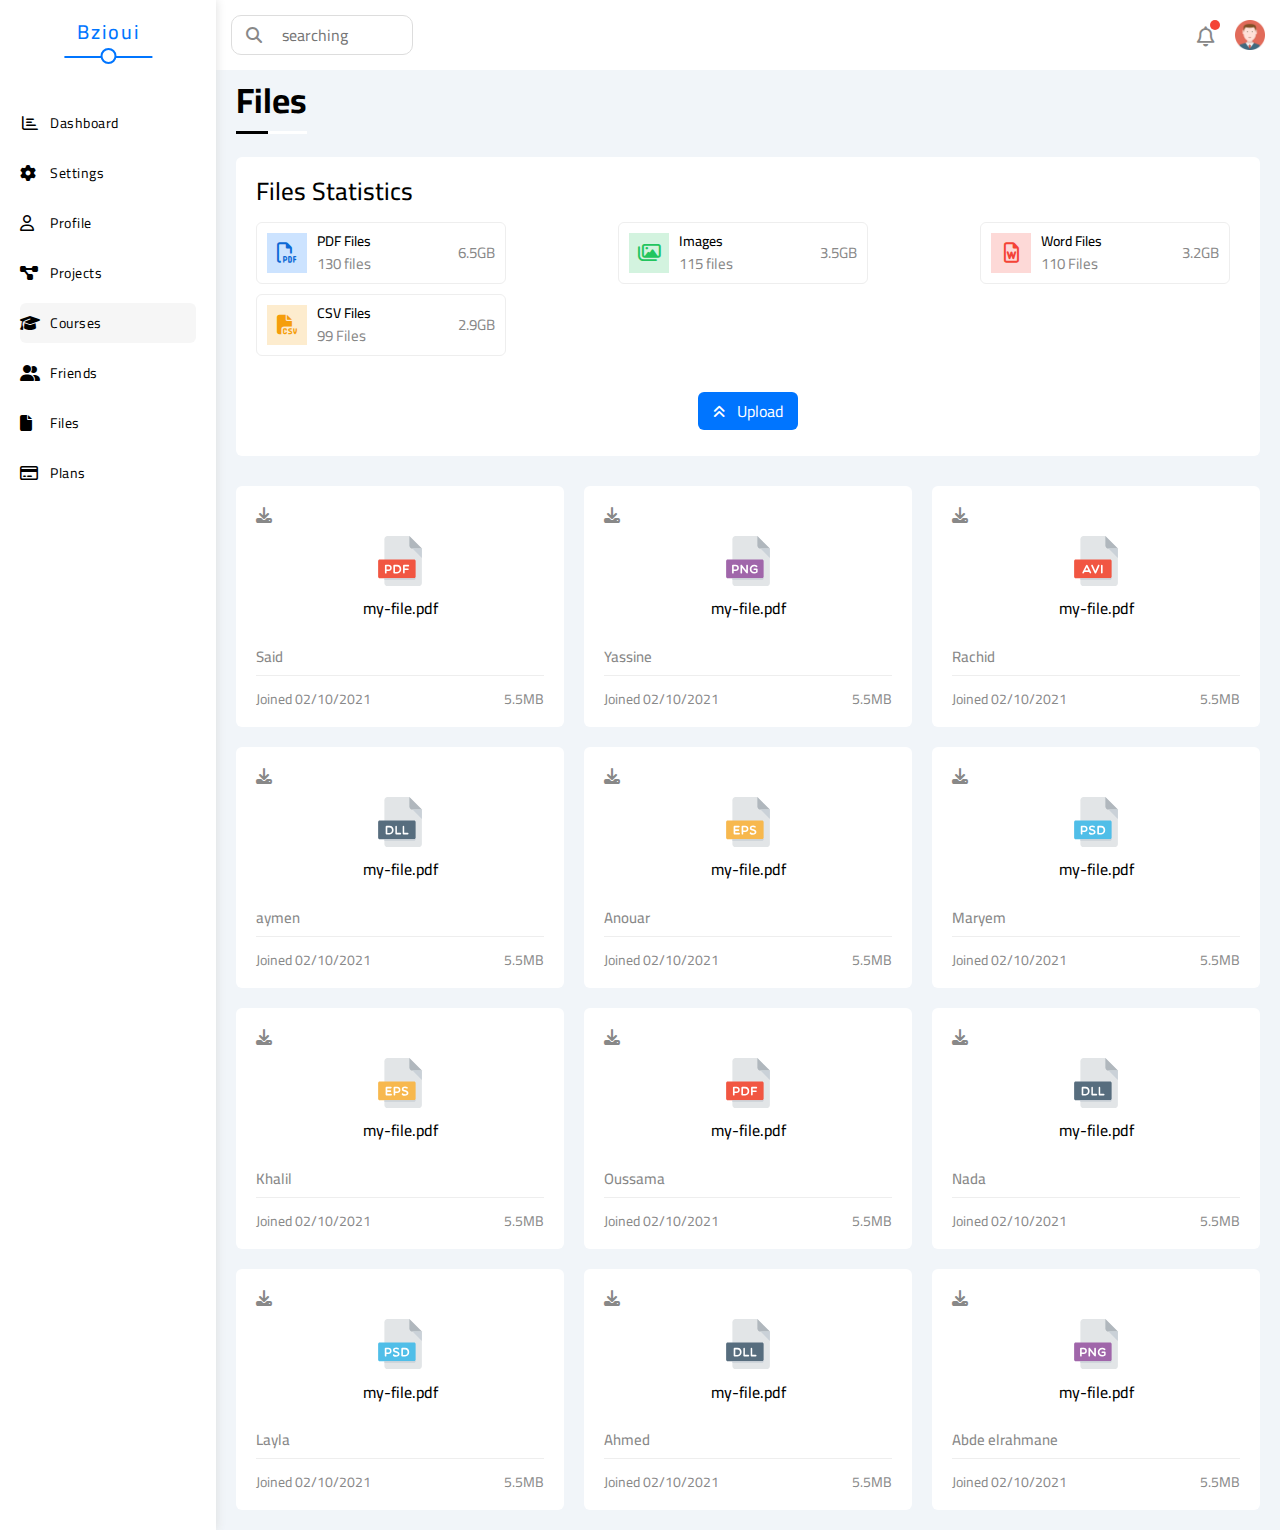
==== commit 423aa7fd: "fix navBar" ====
--- a/Files.html
+++ b/Files.html
@@ -20,11 +20,11 @@
         <ul>
             <li>
                 <i class="fa-regular fa-chart-bar fa-fw"></i>
-                <a href="dashboard.html"><span>Dashboard</span></a>
+                <a href="index.html"><span>Dashboard</span></a>
             </li>
             <li>
                 <i class="fa-solid fa-gear"></i>
-                <a href="settings.html"><span>Settings</span></a>
+                <a href="Settings.html"><span>Settings</span></a>
             </li>
             <li>
                 <i class="fa-regular fa-user"></i>
@@ -32,19 +32,19 @@
             </li>
             <li>
                 <i class="fa-solid fa-diagram-project"></i>
-                <a href="projects.html"><span>Projects</span></a>
-            </li>
-            <li>
+                <a href="Projects.html"><span>Projects</span></a>
+            </li>
+            <li class="active">
                 <i class="fa-solid fa-graduation-cap"></i>
-                <a href="courses.html"><span>Courses</span></a>
+                <a href="Courses.html"><span>Courses</span></a>
             </li>
             <li>
                 <i class="fa-solid fa-user-group"></i>
-                <a href="friend.html"><span>Friends</span></a>
-            </li>
-            <li class="active">
+                <a href="Friend.html"><span>Friends</span></a>
+            </li>
+            <li>
                 <i class="fa-solid fa-file"></i>
-                <a href="files.html"><span>Files</span></a>
+                <a href="Files.html"><span>Files</span></a>
             </li>
             <li>
                 <i class="fa-regular fa-credit-card"></i>
@@ -448,4 +448,4 @@
             <script src="./app.js"></script>
         </body>
 
-</html>+</html>
